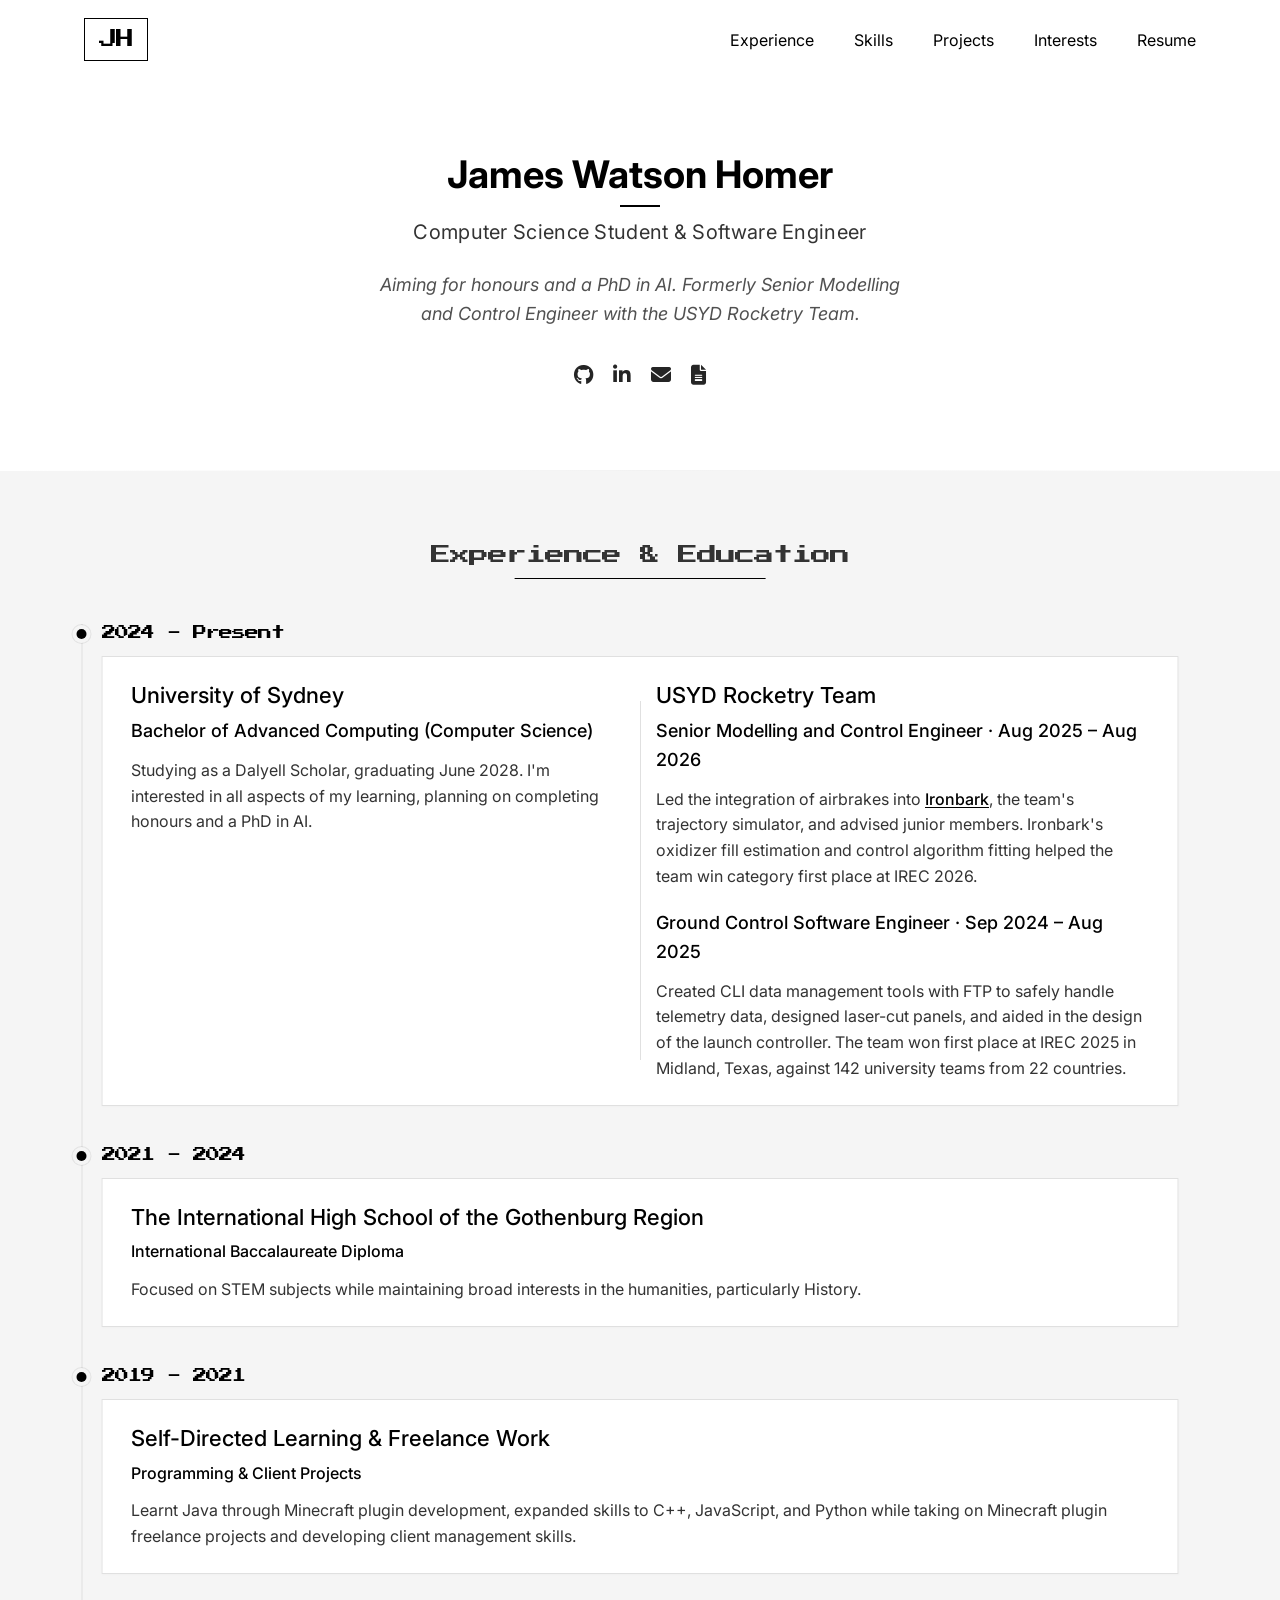
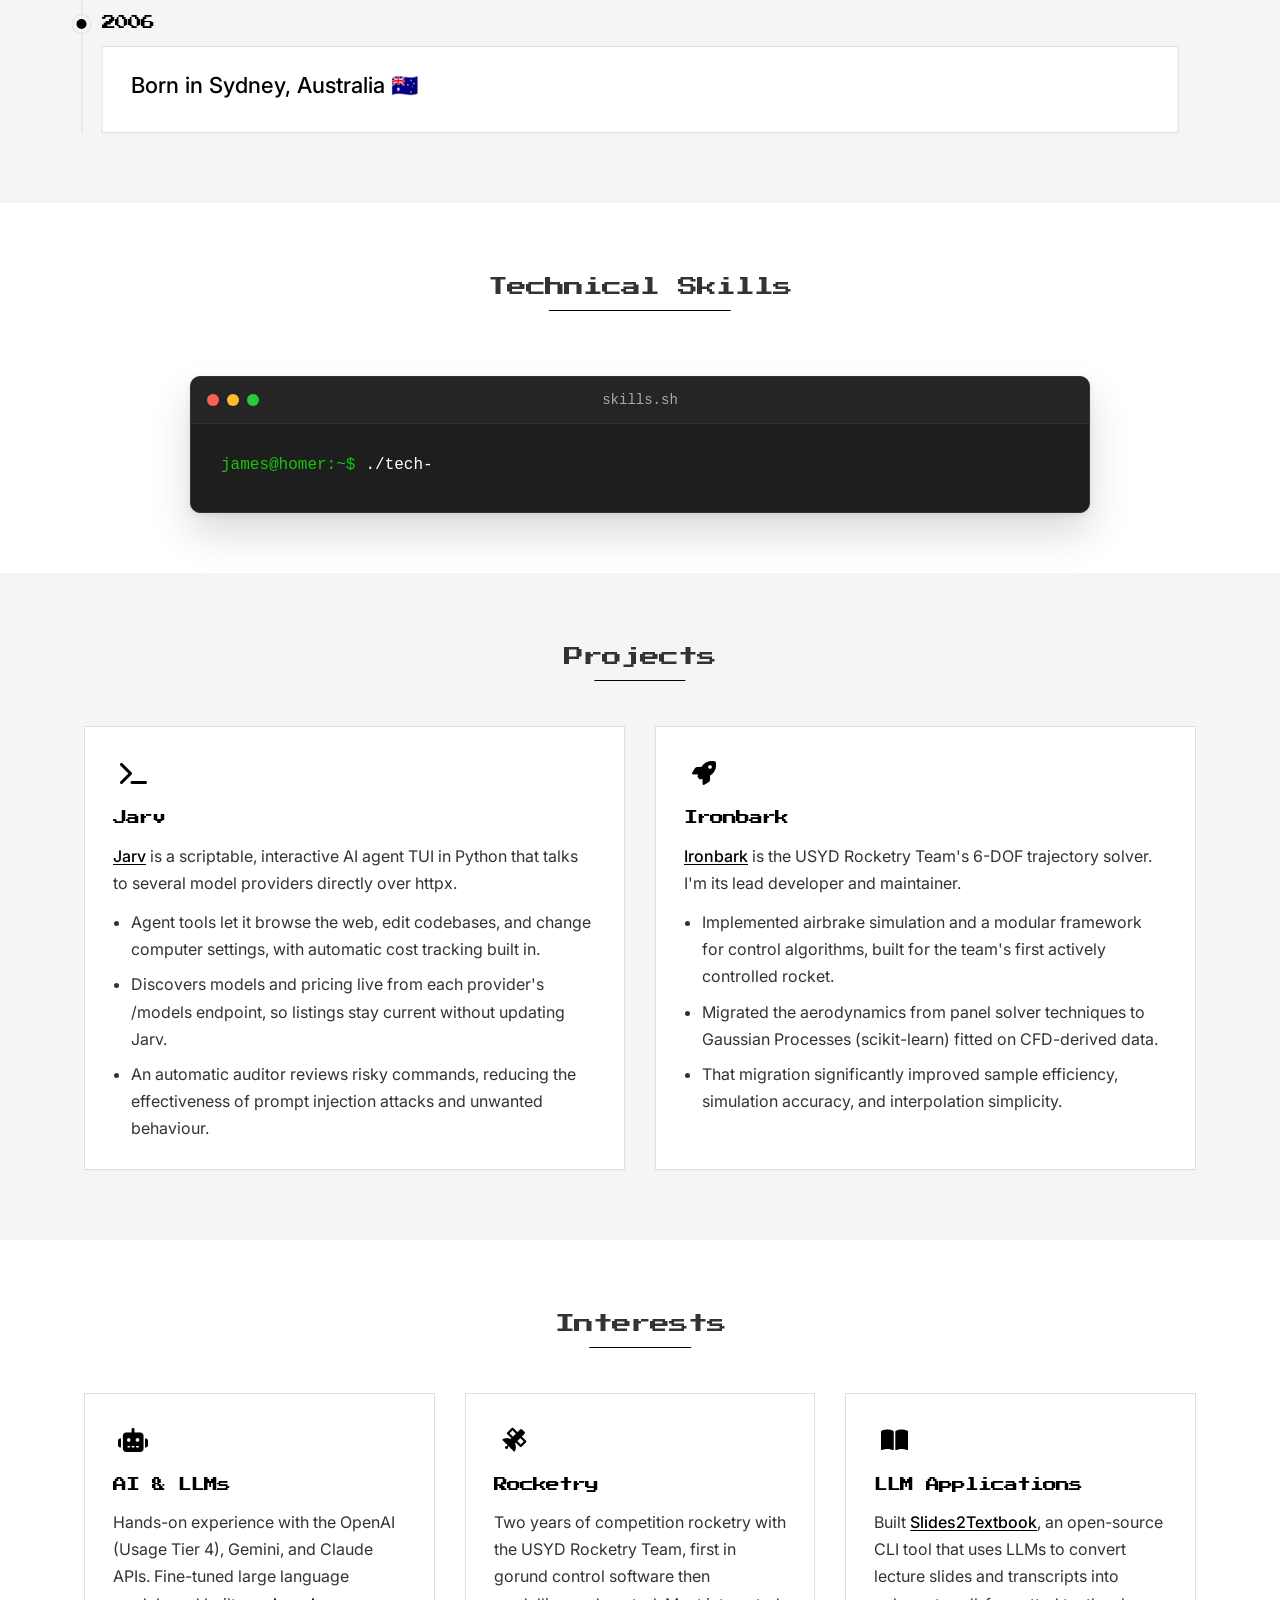
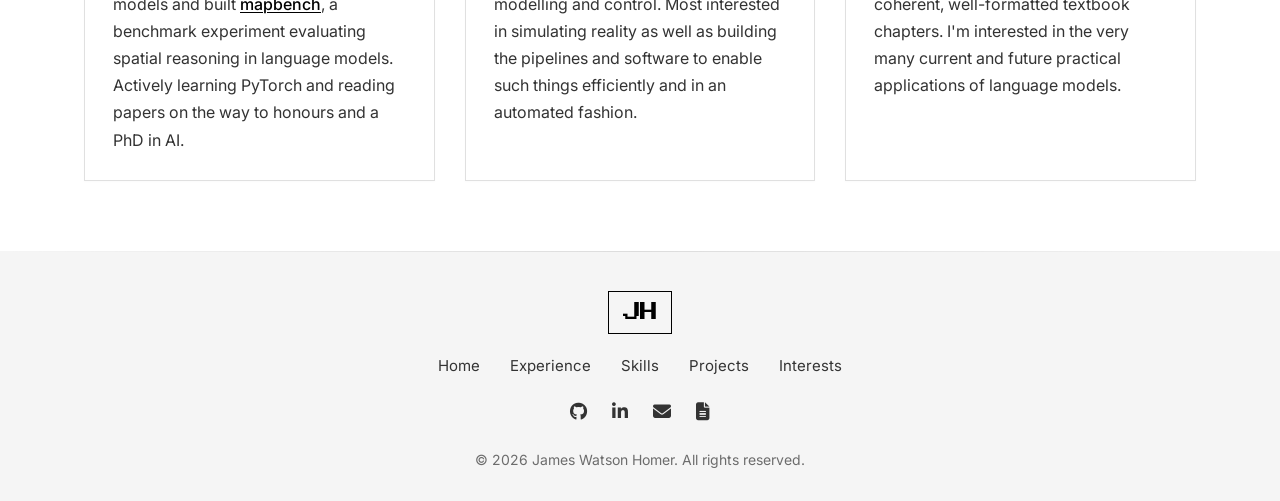
==== index.html @ 29d2658f "typo fix" ====
<!DOCTYPE html>
<html lang="en">
<head>
    <meta charset="UTF-8">
    <meta name="viewport" content="width=device-width, initial-scale=1.0">
    <meta name="description" content="James Watson Homer — Computer Science student at the University of Sydney and former Senior Modelling and Control Engineer with the USYD Rocketry Team. Aiming for honours and a PhD in AI. Building with Python, PyTorch, and scikit-learn.">
    <meta name="keywords" content="James Watson Homer, Software Engineer, AI, AI Research, LLMs, Rocketry, Python, PyTorch, scikit-learn, Gaussian Processes, Jarv, Ironbark, Computer Science, University of Sydney, Trajectory Simulation, Machine Learning">
    <link rel="stylesheet" href="assets/css/styles.css">
    <link rel="stylesheet" href="assets/css/terminal.css">
    <link rel="stylesheet" href="https://cdnjs.cloudflare.com/ajax/libs/font-awesome/6.4.0/css/all.min.css" integrity="sha512-iecdLmaskl7CVkqkXNQ/ZH/XLlvWZOJyj7Yy7tcenmpD1ypASozpmT/E0iPtmFIB46ZmdtAc9eNBvH0H/ZpiBw==" crossorigin="anonymous" referrerpolicy="no-referrer">
    <link href="https://fonts.googleapis.com/css2?family=Inter:wght@300;400;500;600;700&family=Press+Start+2P&display=swap" rel="stylesheet">
    <title>James Homer | Computer Science Student & Software Engineer</title>
    <link rel="icon" type="image/x-icon" href="favicon.ico">
</head>
<body>
    <nav class="navbar">
        <div class="container">
            <a href="#home" class="logo pixel-font">JH</a>
            <ul class="nav-links">
                <li><a href="#experience">Experience</a></li>
                <li><a href="#skills">Skills</a></li>
                <li><a href="#projects">Projects</a></li>
                <li><a href="#interests">Interests</a></li>
                <li><a href="assets/resume.pdf" target="_blank" rel="noopener noreferrer">Resume</a></li>
            </ul>
            <button class="menu-toggle" aria-label="Toggle navigation" aria-expanded="false">
                <span></span>
                <span></span>
                <span></span>
            </button>
        </div>
    </nav>

    <main>
    <section class="hero" id="home">
        <div class="container">
            <div class="hero-content">
                <h1 class="name-title">James Watson Homer</h1>
                <h2 class="role-title">Computer Science Student & Software Engineer</h2>
                <p class="tagline">Aiming for honours and a PhD in AI. Formerly Senior Modelling and Control Engineer with the USYD Rocketry Team.</p>

                <div class="social-links">
                    <a href="https://github.com/JamesWHomer" target="_blank" rel="noopener noreferrer" aria-label="GitHub"><i class="fa-brands fa-github"></i></a>
                    <a href="https://www.linkedin.com/in/jameswatsonhomer/" target="_blank" rel="noopener noreferrer" aria-label="LinkedIn"><i class="fa-brands fa-linkedin-in"></i></a>
                    <a href="mailto:jameswatsonhomer@gmail.com" aria-label="Email"><i class="fa-solid fa-envelope"></i></a>
                    <a href="assets/resume.pdf" target="_blank" rel="noopener noreferrer" aria-label="Resume (PDF)"><i class="fa-solid fa-file-lines"></i></a>
                </div>
            </div>
        </div>
    </section>

    <section id="experience" class="experience">
        <div class="container">
            <h2 class="section-title pixel-font">Experience & Education</h2>
            <div class="timeline">
                <div class="timeline-item fade-in">
                    <div class="timeline-dot"></div>
                    <div class="timeline-date pixel-font">2024 - Present</div>
                    <div class="timeline-content split-content">
                        <div class="timeline-split-item">
                            <h3>University of Sydney</h3>
                            <p class="timeline-position">Bachelor of Advanced Computing (Computer Science)</p>
                            <p>Studying as a Dalyell Scholar, graduating June 2028. I'm interested in all aspects of my learning, planning on completing honours and a PhD in AI.</p>
                        </div>
                        <div class="timeline-split-item">
                            <h3>USYD Rocketry Team</h3>
                            <p class="timeline-position">Senior Modelling and Control Engineer · Aug 2025 – Aug 2026</p>
                            <p>Led the integration of airbrakes into <a href="https://rocketry-eng.sydney.edu.au/ironbark/" target="_blank" rel="noopener noreferrer">Ironbark</a>, the team's trajectory simulator, and advised junior members. Ironbark's oxidizer fill estimation and control algorithm fitting helped the team win category first place at IREC 2026.</p>
                            <p class="timeline-position">Ground Control Software Engineer · Sep 2024 – Aug 2025</p>
                            <p>Created CLI data management tools with FTP to safely handle telemetry data, designed laser-cut panels, and aided in the design of the launch controller. The team won first place at IREC 2025 in Midland, Texas, against 142 university teams from 22 countries.</p>
                        </div>
                    </div>
                </div>

                <div class="timeline-item fade-in">
                    <div class="timeline-dot"></div>
                    <div class="timeline-date pixel-font">2021 - 2024</div>
                    <div class="timeline-content">
                        <h3>The International High School of the Gothenburg Region</h3>
                        <p class="timeline-position">International Baccalaureate Diploma</p>
                        <p>Focused on STEM subjects while maintaining broad interests in the humanities, particularly History.</p>
                    </div>
                </div>

                <div class="timeline-item fade-in">
                    <div class="timeline-dot"></div>
                    <div class="timeline-date pixel-font">2019 - 2021</div>
                    <div class="timeline-content">
                        <h3>Self-Directed Learning & Freelance Work</h3>
                        <p class="timeline-position">Programming & Client Projects</p>
                        <p>Learnt Java through Minecraft plugin development, expanded skills to C++, JavaScript, and Python while taking on Minecraft plugin freelance projects and developing client management skills.</p>
                    </div>
                </div>

                <div class="timeline-item fade-in">
                    <div class="timeline-dot"></div>
                    <div class="timeline-date pixel-font">2006</div>
                    <div class="timeline-content">
                        <h3>Born in Sydney, Australia 🇦🇺</h3>
                    </div>
                </div>
            </div>
        </div>
    </section>

    <section id="skills" class="skills">
        <div class="container">
            <h2 class="section-title pixel-font">Technical Skills</h2>
            
            <div class="terminal fade-in">
                <div class="terminal-header">
                    <div class="terminal-controls">
                        <span class="control"></span>
                        <span class="control"></span>
                        <span class="control"></span>
                    </div>
                    <div class="terminal-title">skills.sh</div>
                </div>
                
                <div class="terminal-body intro-playing">
                    <div id="intro-command" class="command-line" style="display:none">
                        <span class="prompt">james@homer:~$</span> 
                        <span class="command"></span>
                    </div>
                    
                    <div id="intro-output" class="output-analysis" style="display:none">
                        <div class="tech-stack-line">
                            <div class="tech-stack-label">Languages:</div>
                            <div class="tech-stack-items">
                                <span class="tech-item system">Python</span>
                                <span class="tech-item system">Java</span>
                                <span class="tech-item system">C</span>
                                <span class="tech-item system">R</span>
                                <span class="tech-item system">SQL</span>
                                <span class="tech-item system">Bash</span>
                            </div>
                        </div>
                        <div class="tech-stack-line">
                            <div class="tech-stack-label">Frameworks & Tools:</div>
                            <div class="tech-stack-items">
                                <span class="tech-item data">PyTorch</span>
                                <span class="tech-item data">scikit-learn</span>
                                <span class="tech-item data">NumPy</span>
                                <span class="tech-item data">Docker</span>
                                <span class="tech-item data">Git</span>
                                <span class="tech-item data">CI/CD</span>
                                <span class="tech-item data">Agile/Scrum</span>
                            </div>
                        </div>
                    </div>
                    
                    <div id="command-history"></div>
                    
                    <div class="interactive-line">
                        <span class="prompt">james@homer:~$</span>
                        <label for="terminal-input" class="sr-only">Terminal input</label>
                        <input type="text" id="terminal-input" class="interactive-input" spellcheck="false" autocomplete="off">
                        <span class="blink"></span>
                    </div>
                    
                    <div class="terminal-commands">
                        Try commands: help, about, ls, cd [section]
                    </div>
                </div>
            </div>
        </div>
    </section>

    <section id="projects" class="projects">
        <div class="container">
            <h2 class="section-title pixel-font">Projects</h2>
            <div class="projects-container">
                <div class="interest-card project-card fade-in">
                    <div class="interest-icon">
                        <i class="fas fa-terminal"></i>
                    </div>
                    <h3 class="pixel-font">Jarv</h3>
                    <p><a href="https://github.com/JamesWHomer/jarv" target="_blank" rel="noopener noreferrer">Jarv</a> is a scriptable, interactive AI agent TUI in Python that talks to several model providers directly over httpx.</p>
                    <ul>
                        <li>Agent tools let it browse the web, edit codebases, and change computer settings, with automatic cost tracking built in.</li>
                        <li>Discovers models and pricing live from each provider's /models endpoint, so listings stay current without updating Jarv.</li>
                        <li>An automatic auditor reviews risky commands, reducing the effectiveness of prompt injection attacks and unwanted behaviour.</li>
                    </ul>
                </div>

                <div class="interest-card project-card fade-in">
                    <div class="interest-icon">
                        <i class="fas fa-rocket"></i>
                    </div>
                    <h3 class="pixel-font">Ironbark</h3>
                    <p><a href="https://rocketry-eng.sydney.edu.au/ironbark/" target="_blank" rel="noopener noreferrer">Ironbark</a> is the USYD Rocketry Team's 6-DOF trajectory solver. I'm its lead developer and maintainer.</p>
                    <ul>
                        <li>Implemented airbrake simulation and a modular framework for control algorithms, built for the team's first actively controlled rocket.</li>
                        <li>Migrated the aerodynamics from panel solver techniques to Gaussian Processes (scikit-learn) fitted on CFD-derived data.</li>
                        <li>That migration significantly improved sample efficiency, simulation accuracy, and interpolation simplicity.</li>
                    </ul>
                </div>
            </div>
        </div>
    </section>

    <section id="interests" class="interests">
        <div class="container">
            <h2 class="section-title pixel-font">Interests</h2>
            <div class="interests-container">
                <div class="interest-card fade-in">
                    <div class="interest-icon">
                        <i class="fas fa-robot"></i>
                    </div>
                    <h3 class="pixel-font">AI & LLMs</h3>
                    <p>Hands-on experience with the OpenAI (Usage Tier 4), Gemini, and Claude APIs. Fine-tuned large language models and built <a href="https://github.com/JamesWHomer/mapbench" target="_blank" rel="noopener noreferrer">mapbench</a>, a benchmark experiment evaluating spatial reasoning in language models. Actively learning PyTorch and reading papers on the way to honours and a PhD in AI.</p>
                </div>
                
                <div class="interest-card fade-in">
                    <div class="interest-icon">
                        <i class="fas fa-satellite"></i>
                    </div>
                    <h3 class="pixel-font">Rocketry</h3>
                    <p>Two years of competition rocketry with the USYD Rocketry Team, first in gorund control software then modelling and control. Most interested in simulating reality as well as building the pipelines and software to enable such things efficiently and in an automated fashion.</p>
                </div>
                
                <div class="interest-card fade-in">
                    <div class="interest-icon">
                        <i class="fas fa-book-open"></i>
                    </div>
                    <h3 class="pixel-font">LLM Applications</h3>
                    <p>Built <a href="https://github.com/JamesWHomer/Slides2Textbook" target="_blank" rel="noopener noreferrer">Slides2Textbook</a>, an open-source CLI tool that uses LLMs to convert lecture slides and transcripts into coherent, well-formatted textbook chapters. I'm interested in the very many current and future practical applications of language models.</p>
                </div>
            </div>
        </div>
    </section>
    </main>

    <footer class="footer">
        <div class="container">
            <div class="footer-content">
                <div class="footer-logo">
                    <a href="#home" class="logo pixel-font">JH</a>
                </div>
                <div class="footer-links">
                    <a href="#home">Home</a>
                    <a href="#experience">Experience</a>
                    <a href="#skills">Skills</a>
                    <a href="#projects">Projects</a>
                    <a href="#interests">Interests</a>
                </div>
                <div class="footer-social">
                    <a href="https://github.com/JamesWHomer" target="_blank" rel="noopener noreferrer" aria-label="GitHub"><i class="fa-brands fa-github"></i></a>
                    <a href="https://www.linkedin.com/in/jameswatsonhomer/" target="_blank" rel="noopener noreferrer" aria-label="LinkedIn"><i class="fa-brands fa-linkedin-in"></i></a>
                    <a href="mailto:jameswatsonhomer@gmail.com" aria-label="Email"><i class="fa-solid fa-envelope"></i></a>
                    <a href="assets/resume.pdf" target="_blank" rel="noopener noreferrer" aria-label="Resume (PDF)"><i class="fa-solid fa-file-lines"></i></a>
                </div>
                <div class="footer-copyright">
                    <p>© <span id="copyright-year"></span> James Watson Homer. All rights reserved.</p>
                </div>
            </div>
        </div>
    </footer>

    <!-- JavaScript Files -->
    <script src="assets/js/main.js"></script>
    <script src="assets/js/terminal.js"></script>
</body>
</html>
---- assets/css/styles.css ----
/* Base Styles and Reset */
:root {
    --primary-color: #000000;
    --primary-light: #333333;
    --dark-color: #000000;
    --light-color: #ffffff;
    --text-color: #333333;
    --border-color: #e0e0e0;
    --card-bg: #ffffff;
    --section-bg: #f5f5f5;
    --timeline-line: #e0e0e0;
    --timeline-dot: #000000;
    --navbar-bg: rgba(255, 255, 255, 0.9);
}

* {
    margin: 0;
    padding: 0;
    box-sizing: border-box;
}

::selection {
    background-color: #111111;
    color: #ffffff;
}

:focus-visible {
    outline: 2px solid var(--primary-color);
    outline-offset: 3px;
    border-radius: 2px;
}

html {
    scroll-behavior: smooth;
    font-size: 16px;
}

body {
    font-family: 'Inter', -apple-system, BlinkMacSystemFont, sans-serif;
    color: var(--text-color);
    line-height: 1.6;
    background-color: var(--light-color);
    overflow-x: hidden;
    font-size: 1.1rem;
    scrollbar-width: thin;
    scrollbar-color: #cccccc #f5f5f5;
}

body::-webkit-scrollbar {
    width: 6px;
}

body::-webkit-scrollbar-track {
    background: #f5f5f5;
}

body::-webkit-scrollbar-thumb {
    background-color: #cccccc;
    border-radius: 3px;
}

.container {
    width: 90%;
    max-width: 1200px;
    margin: 0 auto;
    padding: 0 20px;
}

a {
    text-decoration: none;
    color: var(--primary-color);
    transition: all 0.3s ease;
}

a:hover {
    color: var(--primary-light);
}

h1, h2, h3, h4 {
    font-family: 'Inter', sans-serif;
    font-weight: 500;
    line-height: 1.3;
}

.pixel-font {
    font-family: 'Press Start 2P', cursive;
    font-size: 14px;
    letter-spacing: -1px;
    line-height: 1.4;
}

img {
    max-width: 100%;
}

.sr-only {
    position: absolute;
    width: 1px;
    height: 1px;
    padding: 0;
    margin: -1px;
    overflow: hidden;
    clip: rect(0, 0, 0, 0);
    white-space: nowrap;
    border: 0;
}

/* Navbar */
.navbar {
    position: fixed;
    top: 0;
    left: 0;
    right: 0;
    background-color: var(--navbar-bg);
    backdrop-filter: blur(10px);
    z-index: 1000;
    padding: 18px 0;
    transition: box-shadow 0.3s ease, border-color 0.3s ease;
    border-bottom: 1px solid transparent;
}

.navbar.scrolled {
    border-bottom-color: rgba(0, 0, 0, 0.06);
    box-shadow: 0 4px 20px rgba(0, 0, 0, 0.04);
}

.navbar .container {
    display: flex;
    justify-content: space-between;
    align-items: center;
}

.logo {
    display: inline-block;
    font-size: 18px;
    color: var(--primary-color);
    padding: 8px 14px;
    border: 1px solid var(--primary-color);
    transition: transform 0.3s ease, background-color 0.3s ease, color 0.3s ease;
    text-decoration: none;
}

.logo:hover {
    transform: translateY(-3px);
    background-color: var(--primary-color);
    color: var(--light-color);
}

.nav-links {
    display: flex;
    list-style: none;
}

.nav-links li {
    margin-left: 40px;
}

.nav-links a {
    font-family: 'Inter', sans-serif;
    font-weight: 400;
    font-size: 16px;
    color: var(--dark-color);
    position: relative;
}

.nav-links a:after {
    content: '';
    position: absolute;
    width: 0;
    height: 1px;
    bottom: -5px;
    left: 0;
    background-color: var(--primary-color);
    transition: width 0.3s;
}

.nav-links a:hover:after, .nav-links a.active:after {
    width: 100%;
}

/* Mobile Menu Toggle */
.menu-toggle {
    display: none;
    background: none;
    border: none;
    cursor: pointer;
    padding: 8px;
    z-index: 1001;
}

.menu-toggle span {
    display: block;
    width: 22px;
    height: 2px;
    background-color: var(--primary-color);
    transition: transform 0.3s ease, opacity 0.3s ease;
}

.menu-toggle span + span {
    margin-top: 5px;
}

.menu-toggle.active span:nth-child(1) {
    transform: translateY(7px) rotate(45deg);
}

.menu-toggle.active span:nth-child(2) {
    opacity: 0;
}

.menu-toggle.active span:nth-child(3) {
    transform: translateY(-7px) rotate(-45deg);
}

/* Hero Section - Centered Design */
.hero {
    padding: 150px 0 80px;
    background-color: var(--light-color);
    display: flex;
    align-items: center;
    position: relative;
    text-align: center;
}

.hero::after {
    content: '';
    position: absolute;
    bottom: 0;
    left: 0;
    width: 100%;
    height: 1px;
    background: linear-gradient(to right, transparent, rgba(0,0,0,0.05), transparent);
}

.hero-content {
    max-width: 800px;
    margin: 0 auto;
}

.name-title {
    font-size: 38px;
    font-weight: 700;
    color: var(--dark-color);
    margin-bottom: 12px;
    position: relative;
    padding-bottom: 8px;
    display: inline-block;
}

.name-title::after {
    content: '';
    position: absolute;
    width: 40px;
    height: 2px;
    background-color: var(--dark-color);
    left: 50%;
    transform: translateX(-50%);
    bottom: 0;
}

.role-title {
    font-size: 20px;
    font-weight: 400;
    color: var(--text-color);
    margin-bottom: 26px;
    letter-spacing: 0.3px;
}

.tagline {
    font-size: 18px;
    font-style: italic;
    color: var(--text-color);
    margin-bottom: 30px;
    max-width: 550px;
    line-height: 1.6;
    opacity: 0.85;
    margin-left: auto;
    margin-right: auto;
}

.social-links {
    display: flex;
    gap: 20px;
    justify-content: center;
}

.social-links a {
    color: var(--dark-color);
    font-size: 20px;
    transition: color 0.2s ease, transform 0.2s ease, opacity 0.2s ease;
    opacity: 0.85;
}

.social-links a:hover {
    color: var(--primary-color);
    transform: translateY(-3px);
    opacity: 1;
}

/* Fade-in Animation */
.fade-in {
    opacity: 0;
    transform: translateY(20px);
    transition: opacity 0.6s ease-out, transform 0.6s ease-out;
}

.fade-in.visible {
    opacity: 1;
    transform: translateY(0);
}

/* Section Styles */
section, .hero {
    scroll-margin-top: 80px;
}

section {
    padding: 70px 0;
    --current-bg: var(--light-color);
}

section:nth-child(even) {
    background-color: var(--section-bg);
    --current-bg: var(--section-bg);
}

.section-title {
    text-align: center;
    font-size: 20px;
    margin-bottom: 45px;
    position: relative;
    display: inline-block;
    left: 50%;
    transform: translateX(-50%);
    padding-bottom: 10px;
}

.section-title:after {
    content: '';
    position: absolute;
    width: 60%;
    height: 1px;
    background-color: var(--primary-color);
    bottom: 0;
    left: 50%;
    transform: translateX(-50%);
}

/* Experience Section */
.timeline {
    --line-offset: 15px;
    --content-gap: 20px;
    position: relative;
    padding-left: calc(var(--line-offset) + var(--content-gap));
    transform: translateX(calc(-0.5 * (var(--line-offset) + var(--content-gap))));
}

.timeline:before {
    content: '';
    position: absolute;
    left: var(--line-offset);
    top: 0;
    height: 100%;
    width: 1px;
    background-color: var(--timeline-line);
}

.timeline-item {
    position: relative;
    margin-bottom: 40px;
}

.timeline-item:last-child {
    margin-bottom: 0;
}

.timeline-dot {
    position: absolute;
    left: calc(-1 * var(--content-gap));
    top: 5px;
    width: 10px;
    height: 10px;
    border-radius: 50%;
    background-color: var(--timeline-dot);
    transform: translateX(-50%);
    box-shadow: 0 0 0 4px var(--current-bg, var(--light-color)), 0 0 0 5px rgba(0, 0, 0, 0.08);
}

.timeline-date {
    font-size: 14px;
    color: var(--primary-color);
    margin-bottom: 12px;
}

.timeline-content {
    background-color: var(--card-bg);
    padding: 24px 28px;
    border-radius: 0;
    border: 1px solid var(--border-color);
    box-shadow: 0 1px 2px rgba(0, 0, 0, 0.02);
    transition: transform 0.3s ease, box-shadow 0.3s ease, border-color 0.3s ease;
}

.timeline-content:hover {
    transform: translateY(-2px);
    box-shadow: 0 8px 24px rgba(0, 0, 0, 0.06);
    border-color: #d0d0d0;
}

.timeline-content h3 {
    font-size: 22px;
    margin-bottom: 8px;
    color: var(--dark-color);
}

.timeline-position {
    font-family: 'Inter', sans-serif;
    font-size: 18px;
    font-weight: 500;
    color: var(--primary-color);
    margin-bottom: 12px;
}

.timeline-content p {
    font-size: 16px;
}

.timeline-content a,
.timeline-split-item a {
    text-decoration: underline;
    text-underline-offset: 2px;
    font-weight: 500;
}

.timeline-content a:hover,
.timeline-split-item a:hover {
    opacity: 0.7;
}

/* Technical Skills Section - Refined Terminal */
.skills {
    padding-bottom: 60px;
}

@media (max-width: 768px) {
    .analysis-line {
        flex-direction: column;
        margin-bottom: 16px;
    }
    
    .skill-level {
        margin-bottom: 4px;
    }
}

@media (max-width: 480px) {
    .hero {
        padding: 115px 0 45px;
    }
}

/* Interests Section */
.interests-container {
    display: grid;
    grid-template-columns: repeat(3, 1fr);
    gap: 30px;
}

.interest-card {
    background-color: var(--card-bg);
    padding: 26px 28px;
    border-radius: 0;
    border: 1px solid var(--border-color);
    box-shadow: 0 1px 2px rgba(0, 0, 0, 0.02);
    transition: transform 0.3s ease, box-shadow 0.3s ease, border-color 0.3s ease;
}

.interest-card:hover {
    transform: translateY(-5px);
    box-shadow: 0 12px 28px rgba(0, 0, 0, 0.08);
    border-color: #d0d0d0;
}

.interest-icon {
    transition: transform 0.4s ease;
}

.interest-card:hover .interest-icon {
    transform: translateY(-2px) scale(1.05);
}

.interest-icon {
    width: 40px;
    height: 40px;
    display: flex;
    align-items: center;
    justify-content: center;
    margin-bottom: 16px;
    color: var(--primary-color);
}

.interest-icon i {
    font-size: 24px;
}

.interest-card h3 {
    font-family: 'Press Start 2P', cursive;
    font-size: 14px;
    margin-bottom: 14px;
    color: var(--dark-color);
}

.interest-card p {
    font-family: 'Inter', sans-serif;
    color: var(--text-color);
    line-height: 1.7;
    font-size: 16px;
}

.interest-card a {
    text-decoration: underline;
    text-underline-offset: 2px;
    font-weight: 500;
}

.interest-card a:hover {
    opacity: 0.7;
}

/* Projects Section - reuses .interest-card styling */
.projects-container {
    display: grid;
    grid-template-columns: repeat(2, 1fr);
    gap: 30px;
}

.project-card ul {
    padding-left: 18px;
    margin-top: 12px;
}

.project-card li {
    font-family: 'Inter', sans-serif;
    color: var(--text-color);
    font-size: 16px;
    line-height: 1.7;
    margin-bottom: 8px;
}

.project-card li:last-child {
    margin-bottom: 0;
}

/* Footer - Modern Redesign */
.footer {
    background-color: var(--section-bg);
    padding: 40px 0 30px;
    position: relative;
}

.footer::before {
    content: '';
    position: absolute;
    top: 0;
    left: 0;
    width: 100%;
    height: 1px;
    background: linear-gradient(to right, transparent, rgba(0,0,0,0.1), transparent);
}

.footer-content {
    display: flex;
    flex-direction: column;
    align-items: center;
    text-align: center;
}

.footer-logo {
    margin-bottom: 20px;
}

.logo-text {
    font-size: 18px;
    color: var(--primary-color);
    padding: 8px 14px;
    border: 1px solid var(--primary-color);
}

.footer-links {
    display: flex;
    gap: 30px;
    margin-bottom: 20px;
}

.footer-links a {
    color: var(--text-color);
    font-size: 15px;
    transition: color 0.2s ease;
    position: relative;
}

.footer-links a:hover {
    color: var(--primary-color);
}

.footer-links a::after {
    content: '';
    position: absolute;
    width: 0;
    height: 1px;
    bottom: -4px;
    left: 0;
    background-color: var(--primary-color);
    transition: width 0.3s;
}

.footer-links a:hover::after {
    width: 100%;
}

.footer-social {
    display: flex;
    gap: 25px;
    margin-bottom: 22px;
}

.footer-social a {
    color: var(--text-color);
    font-size: 18px;
    transition: all 0.3s ease;
}

.footer-social a:hover {
    color: var(--primary-color);
    transform: translateY(-3px);
}

.footer-copyright {
    color: var(--text-color);
    opacity: 0.7;
    font-size: 14px;
}

@media (max-width: 768px) {
    .footer {
        padding: 35px 0 25px;
    }
    
    .footer-links {
        flex-wrap: wrap;
        justify-content: center;
        gap: 20px 30px;
    }
}

@media (max-width: 480px) {
    .footer-links {
        gap: 15px 25px;
    }
    
    .footer-social {
        gap: 20px;
    }
}

/* Media Queries */
@media (max-width: 992px) {
    .hero-content {
        flex-direction: column;
        text-align: center;
        gap: 50px;
    }
    
    .tagline {
        border-left: none;
        padding-left: 0;
    }
    
    .social-links {
        justify-content: center;
    }
    
    .skills-grid {
        grid-template-columns: 1fr;
    }
    
    .interests-container {
        grid-template-columns: repeat(3, 1fr);
    }
}

@media (max-width: 768px) {
    .navbar {
        padding: 15px 0;
    }

    .menu-toggle {
        display: block;
    }

    .nav-links {
        display: none;
        position: absolute;
        top: 100%;
        left: 0;
        right: 0;
        flex-direction: column;
        background-color: var(--navbar-bg);
        backdrop-filter: blur(10px);
        padding: 20px 0;
        border-top: 1px solid var(--border-color);
        box-shadow: 0 4px 12px rgba(0, 0, 0, 0.05);
    }

    .nav-links.active {
        display: flex;
    }

    .nav-links li {
        margin: 0;
        text-align: center;
    }

    .nav-links a {
        display: block;
        padding: 12px 20px;
    }

    .nav-links a:after {
        display: none;
    }
    
    .hero {
        padding: 130px 0 65px;
    }
    
    .name-title {
        font-size: 32px;
    }
    
    .role-title {
        font-size: 18px;
    }
    
    .tagline {
        font-size: 16px;
    }
    
    section {
        padding: 55px 0;
    }
    
    .timeline {
        --line-offset: 12px;
        --content-gap: 16px;
    }
    
    .timeline-content {
        padding: 20px 22px;
    }

    .interests-container,
    .projects-container {
        grid-template-columns: 1fr;
    }
}

@media (max-width: 480px) {
    .name-title {
        font-size: 30px;
    }
    
    .role-title {
        font-size: 18px;
    }
    
    .section-title {
        font-size: 18px;
        margin-bottom: 35px;
    }
    
    .timeline-date {
        font-size: 12px;
    }
    
    .timeline-content h3 {
        font-size: 18px;
    }
    
    footer .container {
        flex-direction: column;
    }
}

/* Split timeline content for side-by-side entries */
.split-content {
    display: flex;
    gap: 32px;
    position: relative;
}

.split-content::after {
    content: '';
    position: absolute;
    width: 1px;
    height: 80%;
    background-color: var(--border-color);
    left: 50%;
    top: 10%;
    transform: translateX(-50%);
}

.timeline-split-item {
    flex: 1;
    min-width: 0; /* Ensures proper flexbox behavior */
}

/* Match exact styles from the regular timeline items */
.timeline-split-item h3 {
    font-size: 22px;
    margin-bottom: 8px;
    color: var(--dark-color);
    font-weight: 500;
}

.timeline-split-item .timeline-position {
    font-family: 'Inter', sans-serif;
    font-size: 18px;
    font-weight: 500;
    color: var(--primary-color);
    margin-bottom: 12px;
}

.timeline-split-item p:not(.timeline-position) {
    font-size: 16px;
}

/* Second and subsequent roles stacked in one split column */
.timeline-split-item p + .timeline-position {
    margin-top: 20px;
}

/* Make the split layout responsive */
@media (max-width: 768px) {
    .split-content {
        flex-direction: column;
        gap: 30px;
    }
    
    .split-content::after {
        display: none;
    }

    .timeline-split-item:first-child {
        position: relative;
        margin-bottom: 10px;
        padding-bottom: 20px;
    }

    .timeline-split-item:first-child::after {
        content: '';
        position: absolute;
        bottom: -5px;
        left: 10%;
        width: 80%;
        height: 1px;
        background-color: var(--border-color);
    }
}

@media (max-width: 480px) {
    .timeline-split-item h3 {
        font-size: 18px;
    }
}

@media (prefers-reduced-motion: reduce) {
    html {
        scroll-behavior: auto;
    }

    *,
    *::before,
    *::after {
        animation-duration: 0.01ms !important;
        animation-iteration-count: 1 !important;
        scroll-behavior: auto !important;
        transition-duration: 0.01ms !important;
    }

    .fade-in,
    .fade-in.visible,
    .logo:hover,
    .social-links a:hover,
    .timeline-content:hover,
    .interest-card:hover,
    .interest-card:hover .interest-icon,
    .footer-social a:hover {
        transform: none;
    }
}
---- assets/css/terminal.css ----
/* Terminal Styles */
.terminal {
    background-color: #1E1E1E;
    border-radius: 10px;
    overflow: hidden;
    box-shadow: 0 20px 40px rgba(0, 0, 0, 0.15), 0 2px 6px rgba(0, 0, 0, 0.08);
    font-family: 'JetBrains Mono', 'Fira Code', 'Courier New', monospace;
    margin: 20px auto 0;
    max-width: 900px;
    border: 1px solid #333333;
    transition: box-shadow 0.4s ease, transform 0.4s ease;
}

.terminal:hover {
    box-shadow: 0 24px 48px rgba(0, 0, 0, 0.2), 0 4px 8px rgba(0, 0, 0, 0.1);
    transform: translateY(-2px);
}

.terminal-header {
    background-color: #252525;
    padding: 12px 16px;
    display: flex;
    align-items: center;
    border-bottom: 1px solid #333333;
}

.terminal-header::after {
    content: '';
    display: flex;
    gap: 8px;
    margin-left: 18px;
    width: calc(3 * 12px + 2 * 8px);
}

.terminal-controls {
    display: flex;
    gap: 8px;
    margin-right: 18px;
}

.control {
    width: 12px;
    height: 12px;
    border-radius: 50%;
    transition: opacity 0.2s ease;
}

.control:nth-child(1) {
    background-color: #FF5F56;
}

.control:nth-child(2) {
    background-color: #FFBD2E;
}

.control:nth-child(3) {
    background-color: #27C93F;
}

.terminal:hover .control {
    opacity: 1;
}

.terminal-title {
    color: #AAAAAA;
    font-size: 14px;
    flex: 1;
    text-align: center;
    font-weight: 300;
}

.terminal-body {
    padding: 30px;
    color: #FFFFFF;
    font-size: 16px;
    line-height: 1.6;
    position: relative;
    cursor: text;
}

.terminal-body.intro-playing .interactive-line,
.terminal-body.intro-playing .terminal-commands {
    display: none;
}

.terminal-body.focused {
    outline: 1px solid rgba(255, 255, 255, 0.3);
}

.interactive-line {
    display: flex;
    position: relative;
    align-items: center;
    height: 24px;
    margin-bottom: 10px;
}

.prompt {
    color: #16C60C;
    margin-right: 10px;
    font-weight: 500;
    font-family: 'JetBrains Mono', 'Fira Code', 'Courier New', monospace;
}

.interactive-input {
    background: transparent;
    border: none;
    color: #FFFFFF;
    font-family: 'JetBrains Mono', 'Fira Code', 'Courier New', monospace;
    font-size: 16px;
    caret-color: transparent;
    flex: 1;
    padding: 0;
    line-height: 24px;
    height: 24px;
}

.interactive-input:focus {
    outline: none;
}

.terminal-commands {
    margin-top: 8px;
    color: #CCCCCC;
    font-size: 14px;
    font-style: italic;
}

.command-output {
    white-space: pre-wrap;
    color: #A5E075;
    margin-top: 8px;
    margin-bottom: 16px;
    font-size: 15px;
    line-height: 1.4;
}

.error-output {
    white-space: pre-wrap;
    color: #FF6B6B;
    margin-top: 8px;
    margin-bottom: 16px;
    font-size: 15px;
    line-height: 1.4;
}

.command-output a {
    color: #6CB6FF;
    text-decoration: underline;
    text-decoration-color: rgba(108, 182, 255, 0.4);
    text-underline-offset: 2px;
}

.command-output a:hover {
    color: #9DD0FF;
    text-decoration-color: rgba(108, 182, 255, 0.8);
}

.command-line {
    margin-bottom: 4px;
    display: flex;
    align-items: center;
    height: 24px;
}

.command {
    color: #FFFFFF;
}

.output-analysis {
    margin-bottom: 24px;
    padding-left: 15px;
    border-left: 1px solid #444444;
    line-height: 1.8;
}


.tech-stack-line {
    margin-bottom: 8px;
    font-size: 16px;
}

.tech-stack-label {
    color: #FFFFFF;
    font-weight: 500;
    margin-bottom: 8px;
    display: inline-block;
    min-width: 150px;
}

.tech-stack-items {
    display: flex;
    flex-wrap: wrap;
    gap: 8px;
    margin-bottom: 5px;
}

.tech-item {
    padding: 4px 10px;
    border-radius: 3px;
    font-size: 14px;
    transition: transform 0.2s ease, box-shadow 0.2s ease, background-color 0.2s ease;
    border: 1px solid rgba(255, 255, 255, 0.1);
}

.tech-item:hover {
    transform: translateY(-2px);
    box-shadow: 0 4px 10px rgba(0, 0, 0, 0.25);
}

.tech-item.system:hover {
    background-color: rgba(255, 107, 107, 0.18);
}

.tech-item.data:hover {
    background-color: rgba(70, 209, 190, 0.18);
}

.tech-item.web:hover {
    background-color: rgba(83, 82, 237, 0.18);
}

.tech-item.workflow:hover {
    background-color: rgba(254, 202, 87, 0.18);
}

.tech-item.system {
    background-color: rgba(255, 107, 107, 0.1);
    border-left: 3px solid #FF6B6B;
}

.tech-item.data {
    background-color: rgba(70, 209, 190, 0.1);
    border-left: 3px solid #46D1BE;
}

.tech-item.web {
    background-color: rgba(83, 82, 237, 0.1);
    border-left: 3px solid #5352ED;
}

.tech-item.workflow {
    background-color: rgba(254, 202, 87, 0.1);
    border-left: 3px solid #FECA57;
}

.blink {
    display: inline-block;
    width: 10px;
    height: 17px;
    background-color: #FFFFFF;
    animation: blink 1.2s step-end infinite;
    position: absolute;
    top: 3px;
    left: 0;
    z-index: 5;
}

@keyframes blink {
    0%, 100% {
        opacity: 1;
    }
    50% {
        opacity: 0;
    }
}

@media (max-width: 768px) {
    .terminal-body {
        padding: 20px;
    }
}

@media (max-width: 480px) {
    .terminal {
        margin-top: 30px;
    }
    
    .terminal-body {
        padding: 16px;
        font-size: 14px;
    }

    .interactive-input {
        font-size: 14px;
    }

    .command-output,
    .error-output {
        font-size: 14px;
    }

    .tech-stack-line {
        font-size: 14px;
    }
}

@media (prefers-reduced-motion: reduce) {
    .terminal:hover,
    .tech-item:hover {
        transform: none;
    }

    .blink {
        animation: none;
    }
}
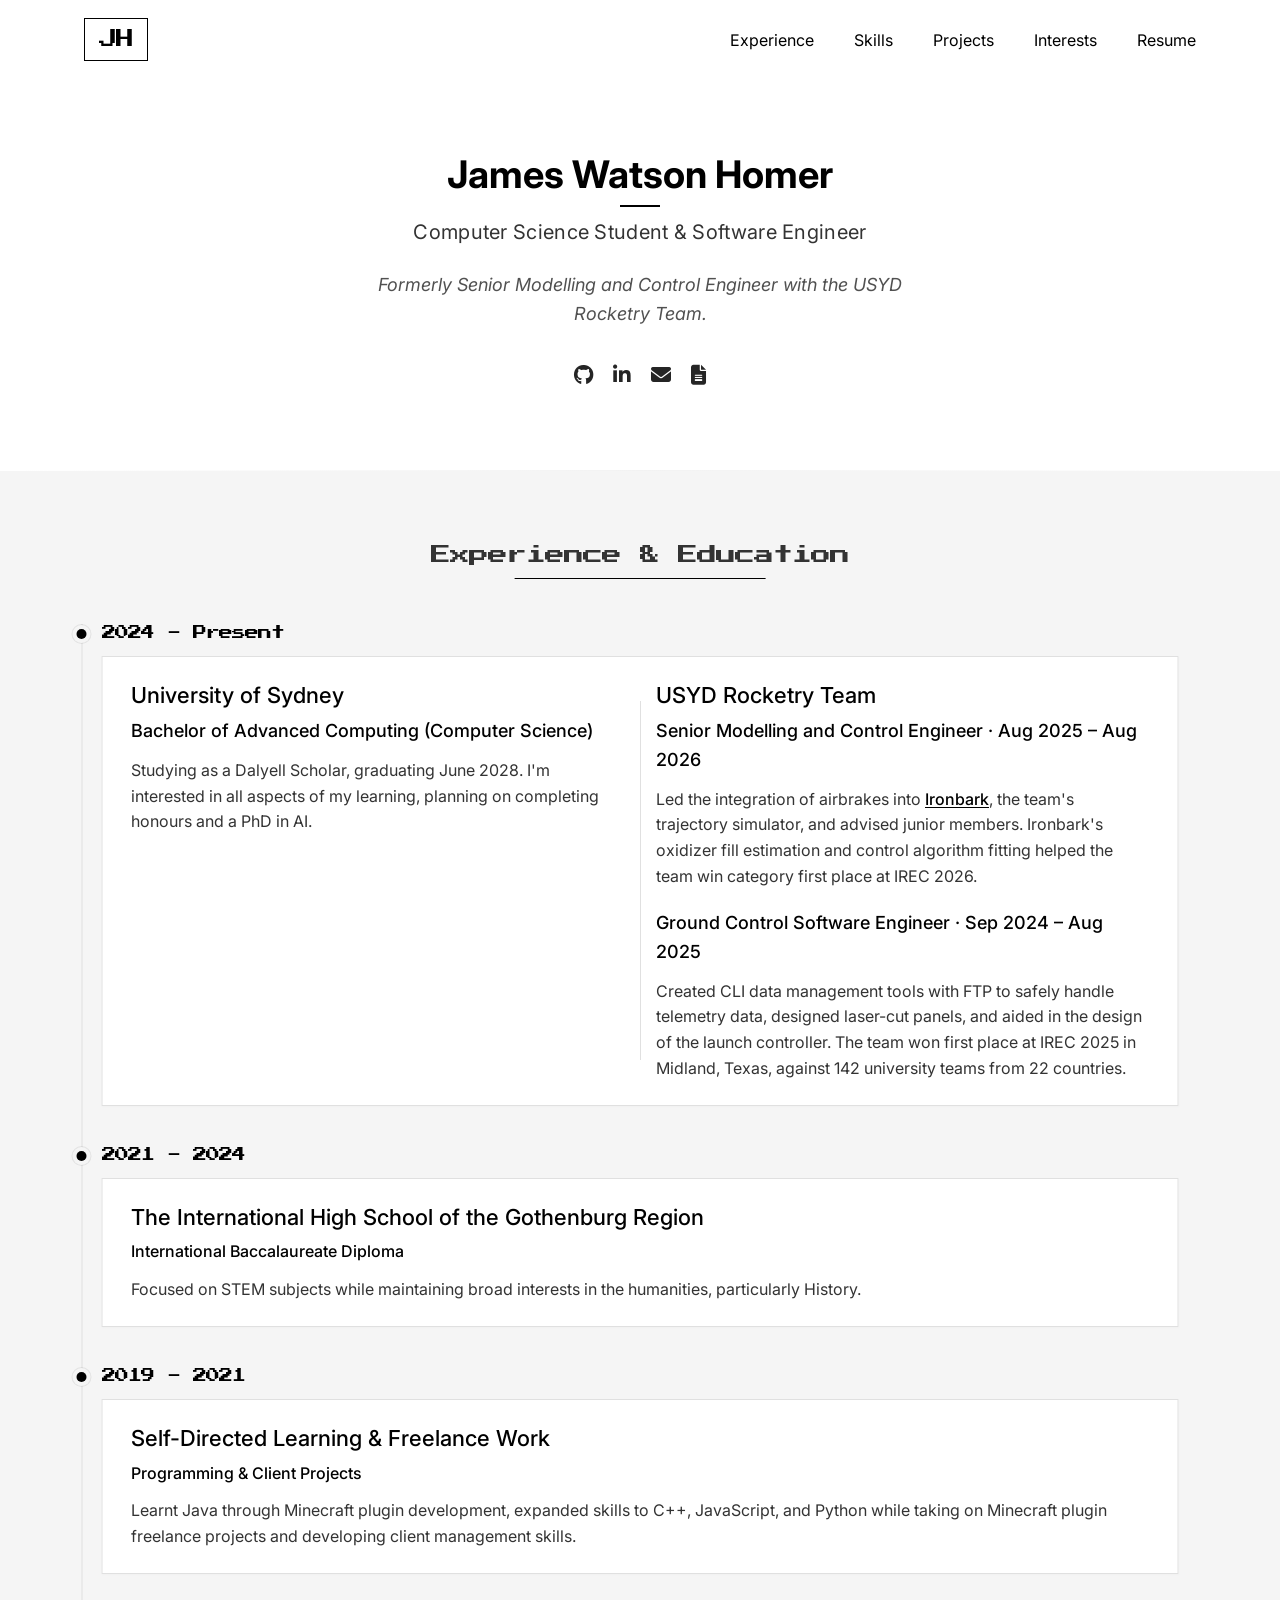
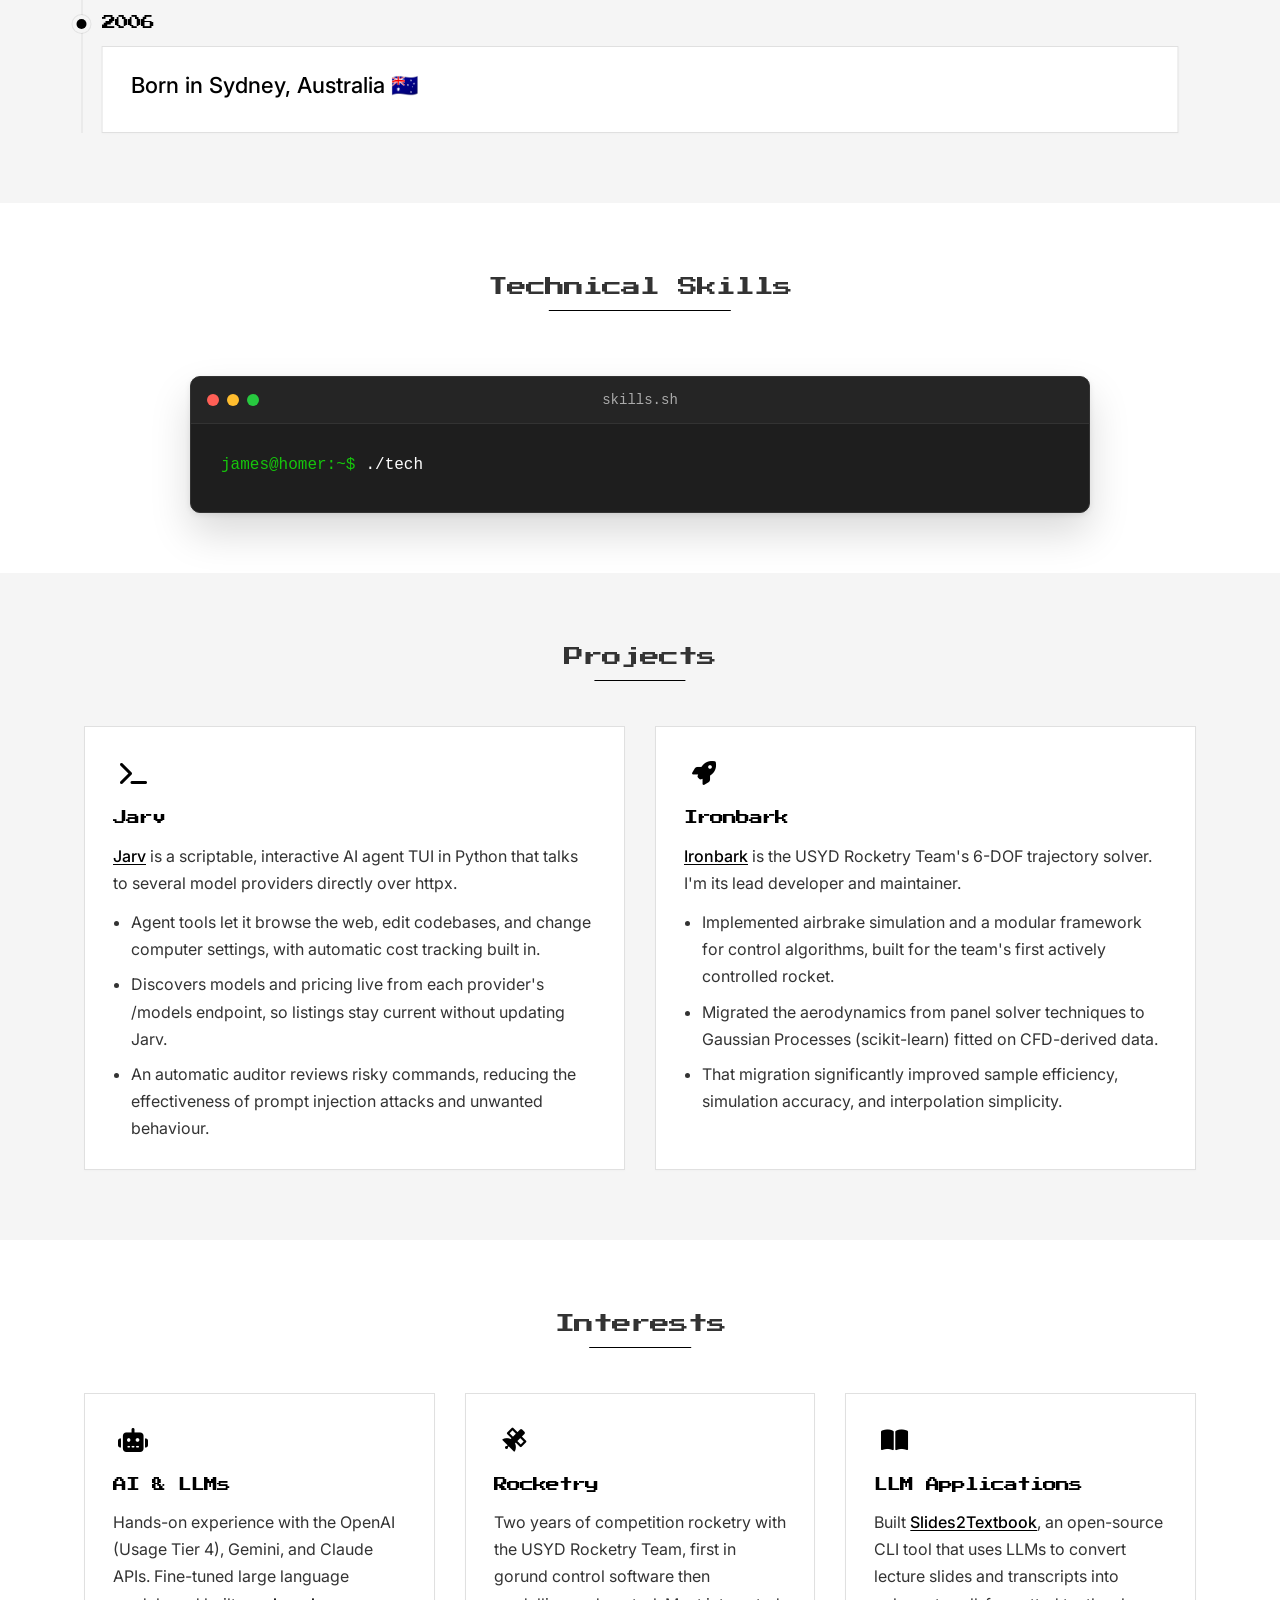
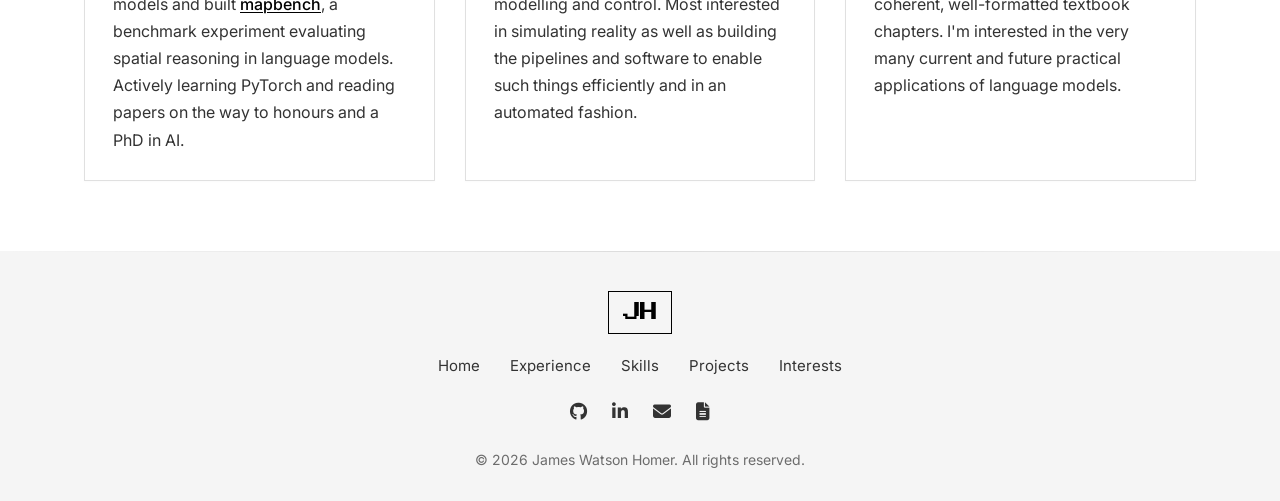
==== commit c8363186: "Simplify homepage tagline" ====
--- a/index.html
+++ b/index.html
@@ -37,7 +37,7 @@
             <div class="hero-content">
                 <h1 class="name-title">James Watson Homer</h1>
                 <h2 class="role-title">Computer Science Student & Software Engineer</h2>
-                <p class="tagline">Aiming for honours and a PhD in AI. Formerly Senior Modelling and Control Engineer with the USYD Rocketry Team.</p>
+                <p class="tagline">Formerly Senior Modelling and Control Engineer with the USYD Rocketry Team.</p>
 
                 <div class="social-links">
                     <a href="https://github.com/JamesWHomer" target="_blank" rel="noopener noreferrer" aria-label="GitHub"><i class="fa-brands fa-github"></i></a>
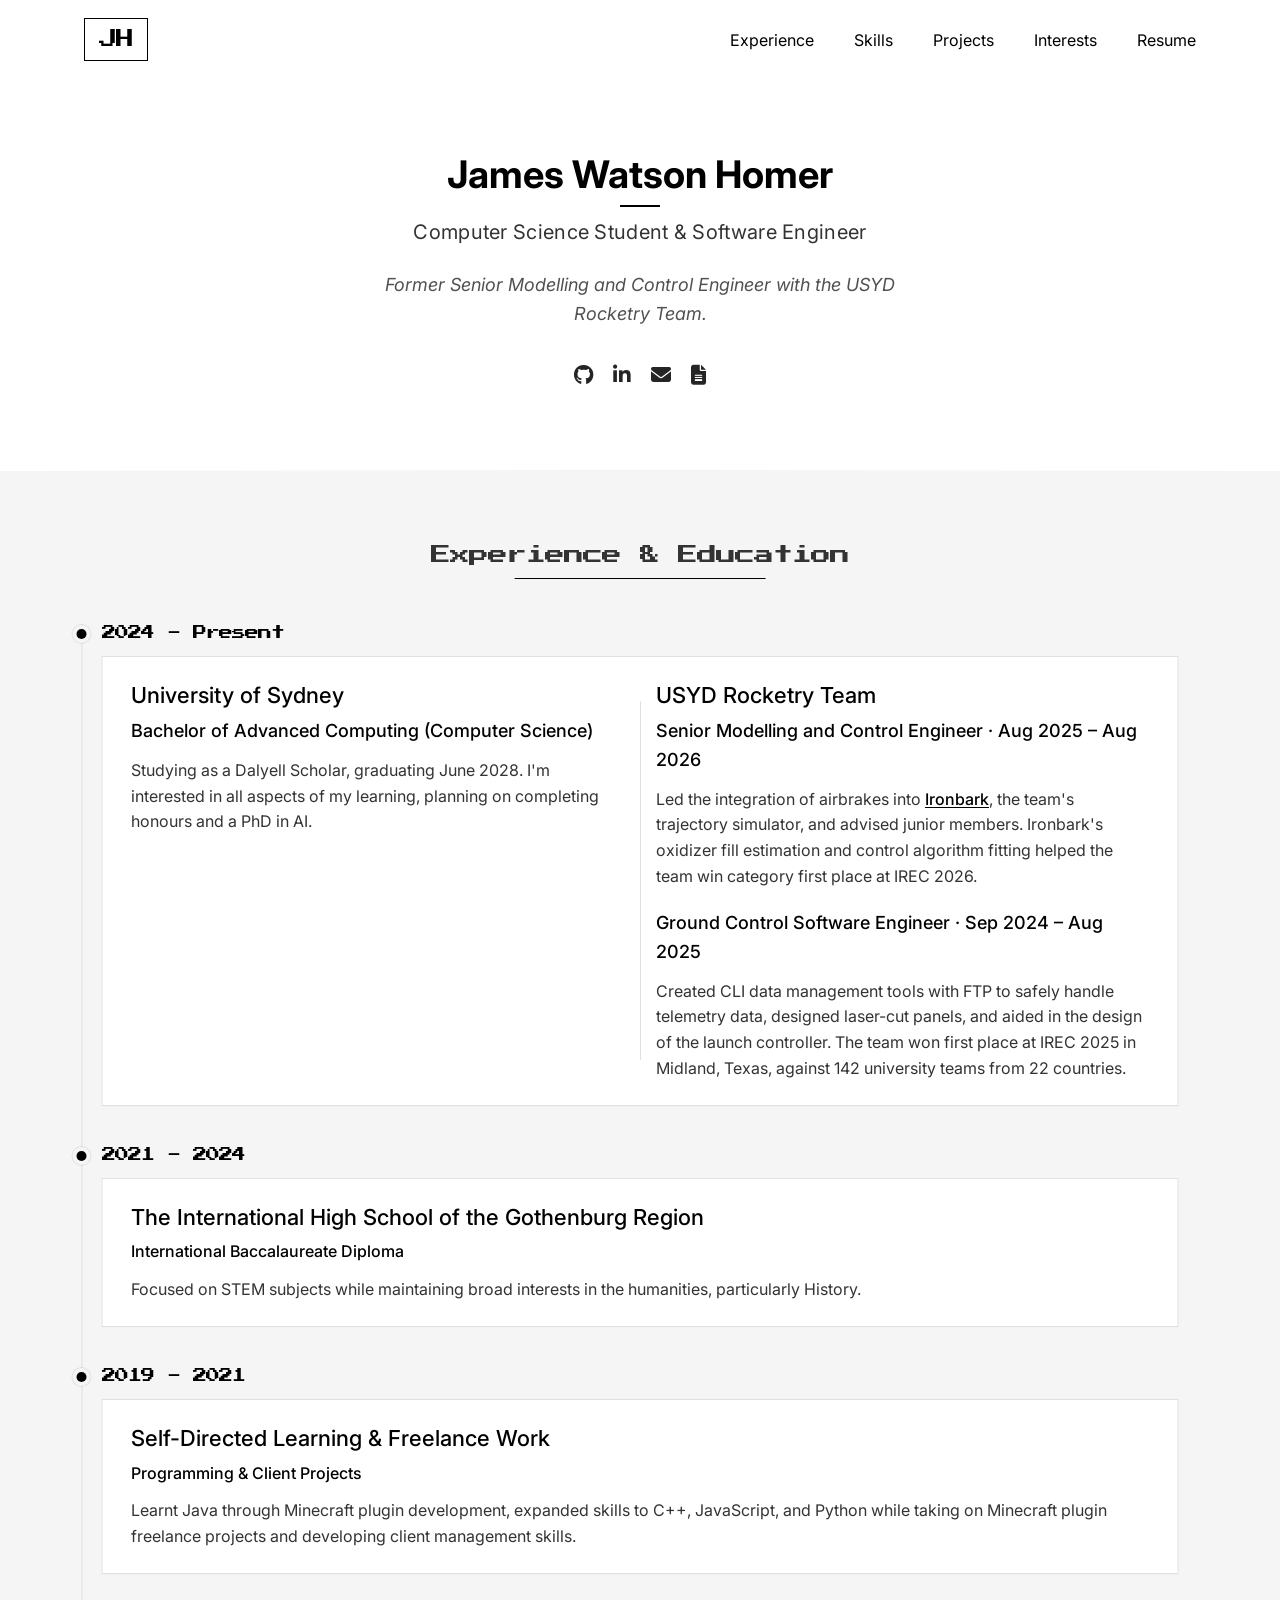
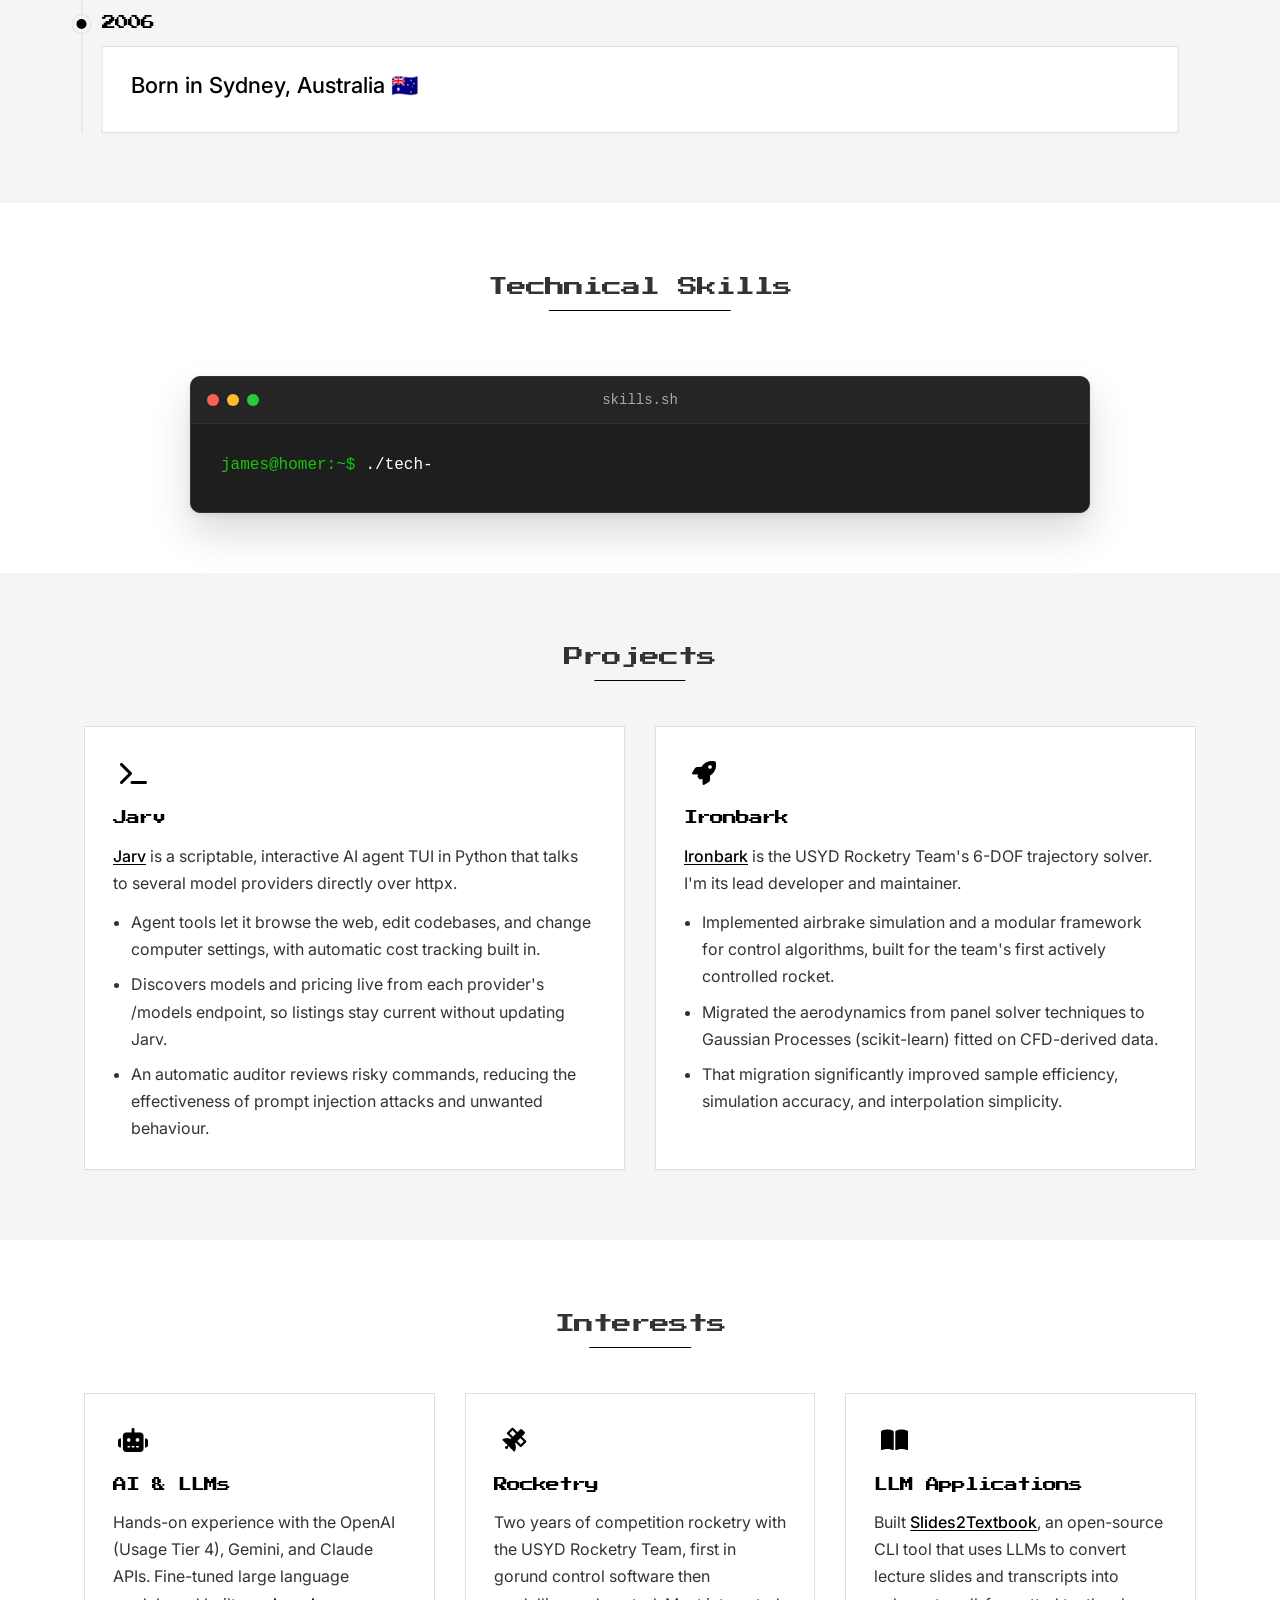
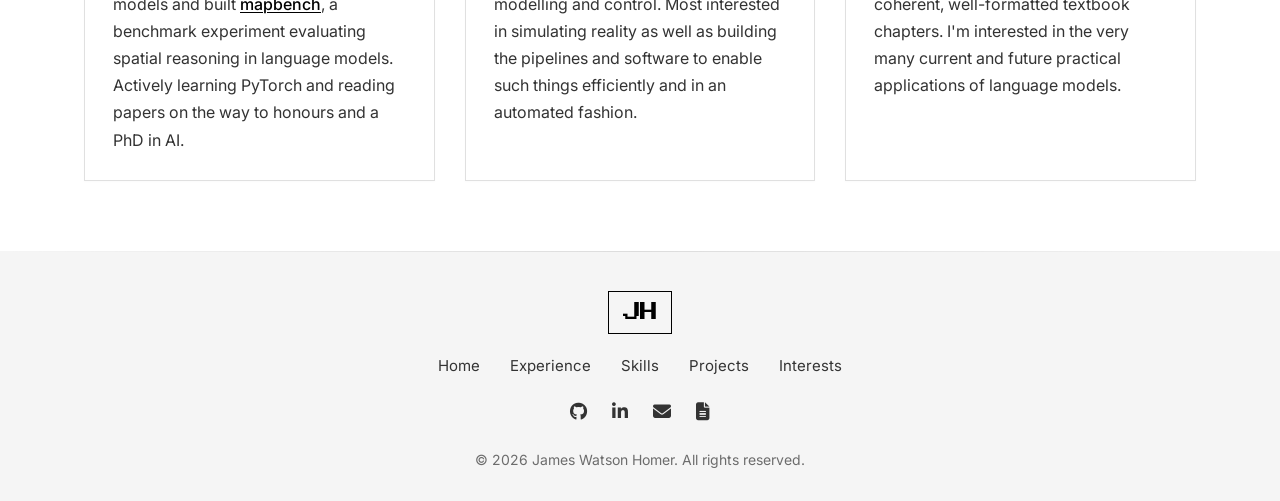
==== commit 228cd4d7: "reword" ====
--- a/index.html
+++ b/index.html
@@ -37,7 +37,7 @@
             <div class="hero-content">
                 <h1 class="name-title">James Watson Homer</h1>
                 <h2 class="role-title">Computer Science Student & Software Engineer</h2>
-                <p class="tagline">Formerly Senior Modelling and Control Engineer with the USYD Rocketry Team.</p>
+                <p class="tagline">Former Senior Modelling and Control Engineer with the USYD Rocketry Team.</p>
 
                 <div class="social-links">
                     <a href="https://github.com/JamesWHomer" target="_blank" rel="noopener noreferrer" aria-label="GitHub"><i class="fa-brands fa-github"></i></a>
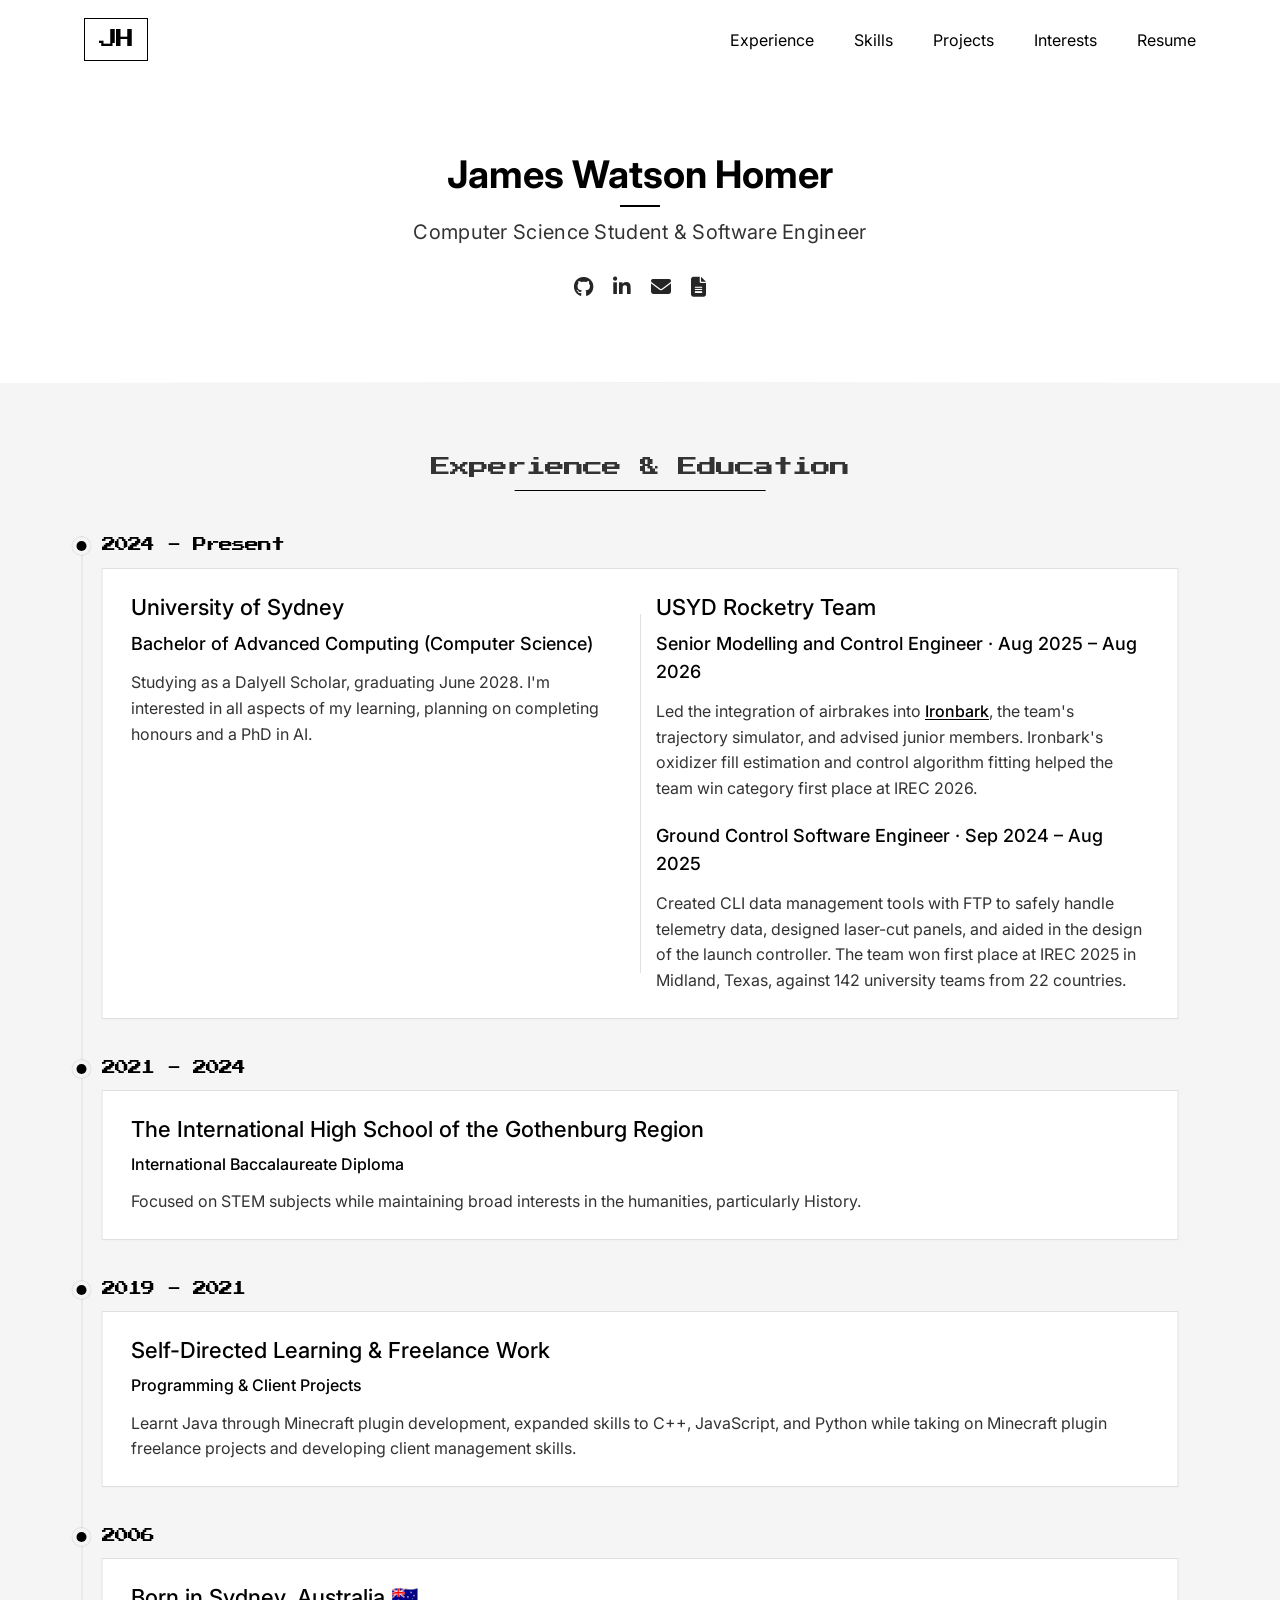
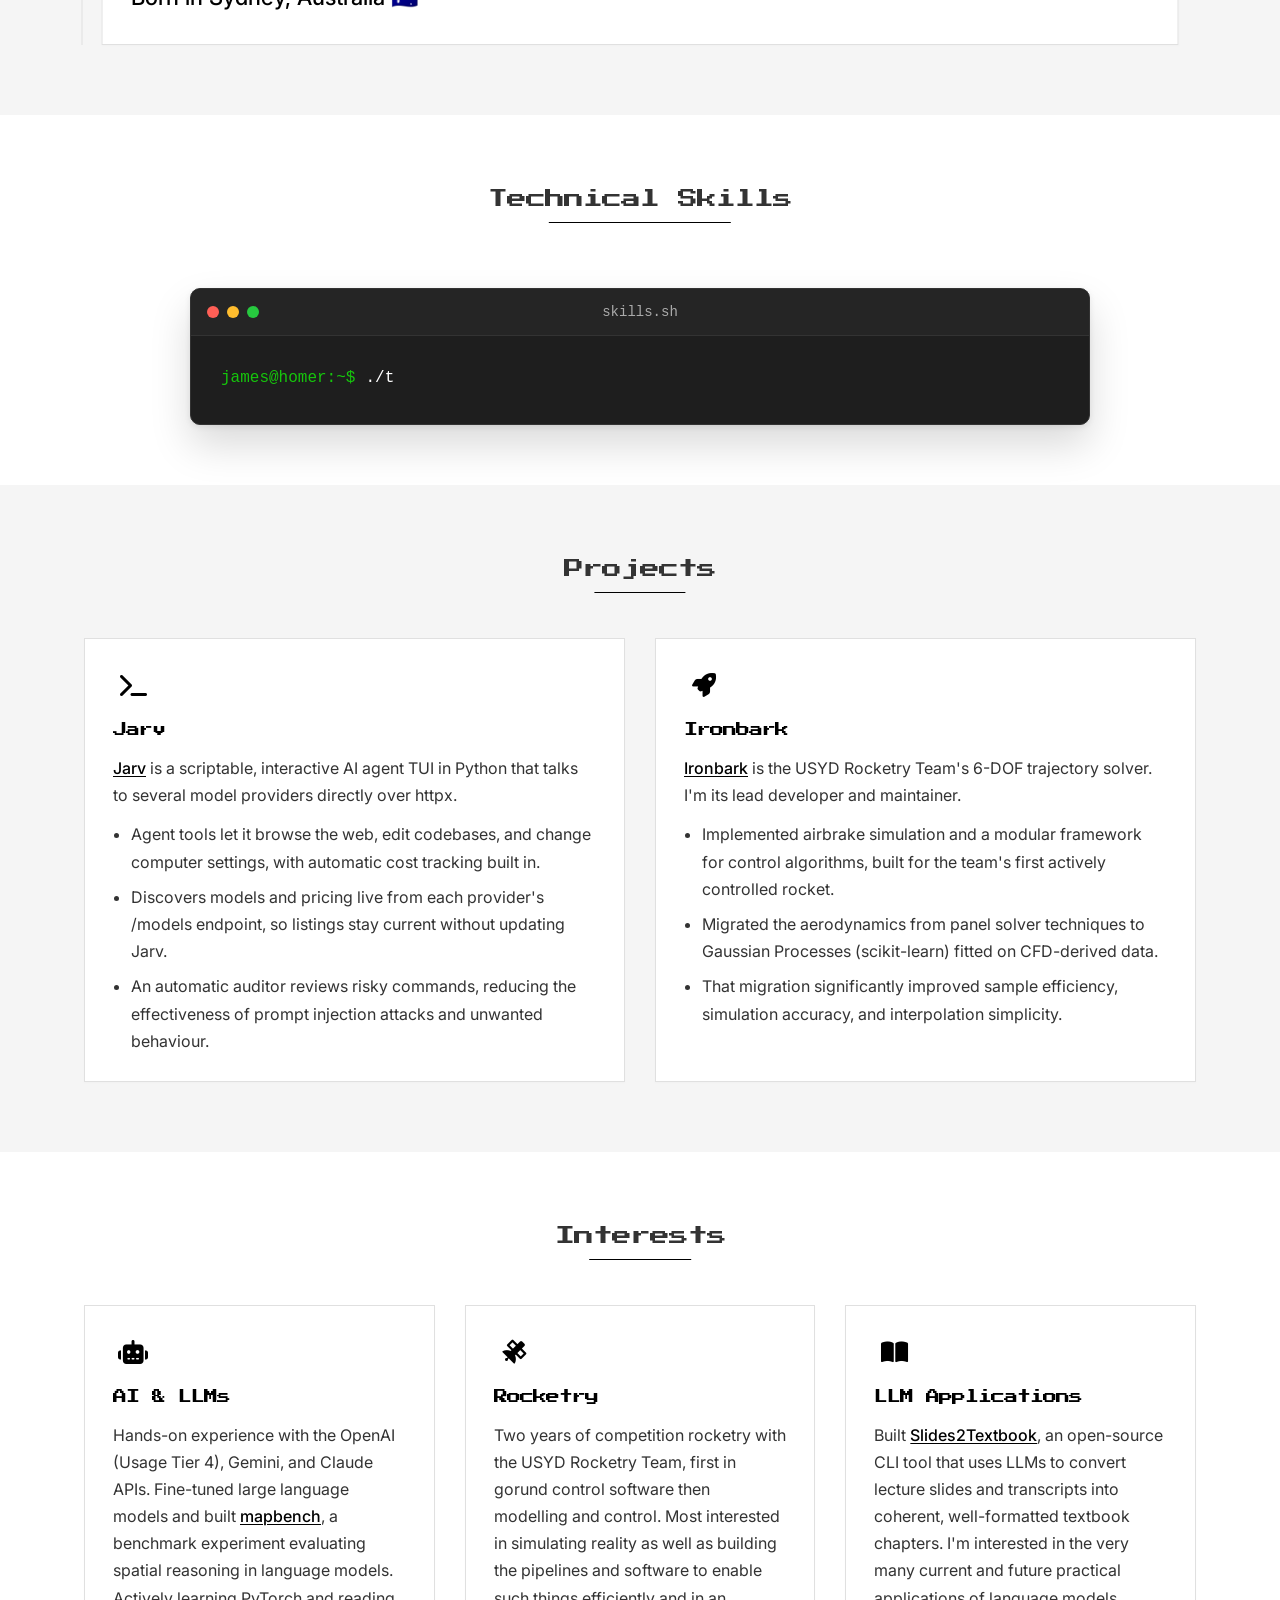
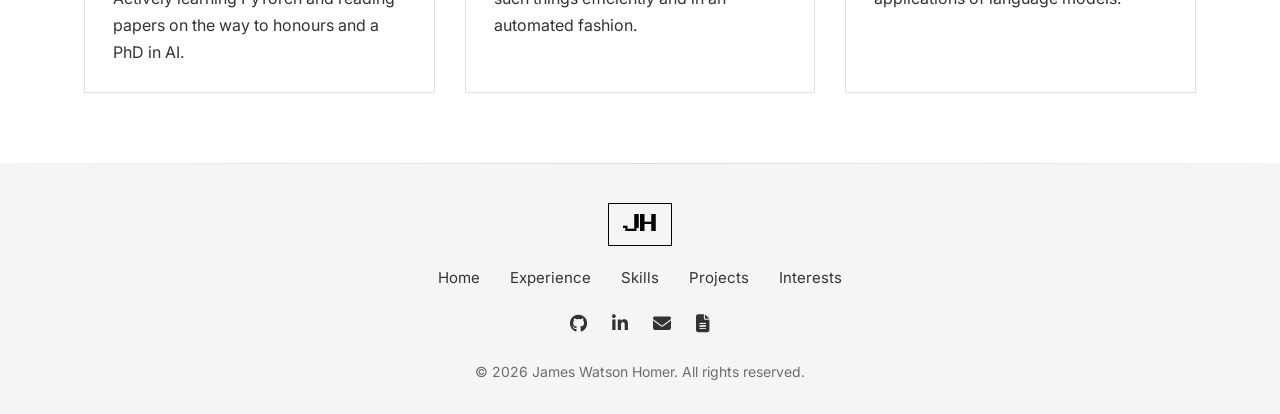
==== commit 1938400e: "slight change" ====
--- a/index.html
+++ b/index.html
@@ -37,7 +37,7 @@
             <div class="hero-content">
                 <h1 class="name-title">James Watson Homer</h1>
                 <h2 class="role-title">Computer Science Student & Software Engineer</h2>
-                <p class="tagline">Former Senior Modelling and Control Engineer with the USYD Rocketry Team.</p>
+                <!-- <p class="tagline">Former Senior Modelling and Control Engineer with the USYD Rocketry Team.</p> -->
 
                 <div class="social-links">
                     <a href="https://github.com/JamesWHomer" target="_blank" rel="noopener noreferrer" aria-label="GitHub"><i class="fa-brands fa-github"></i></a>
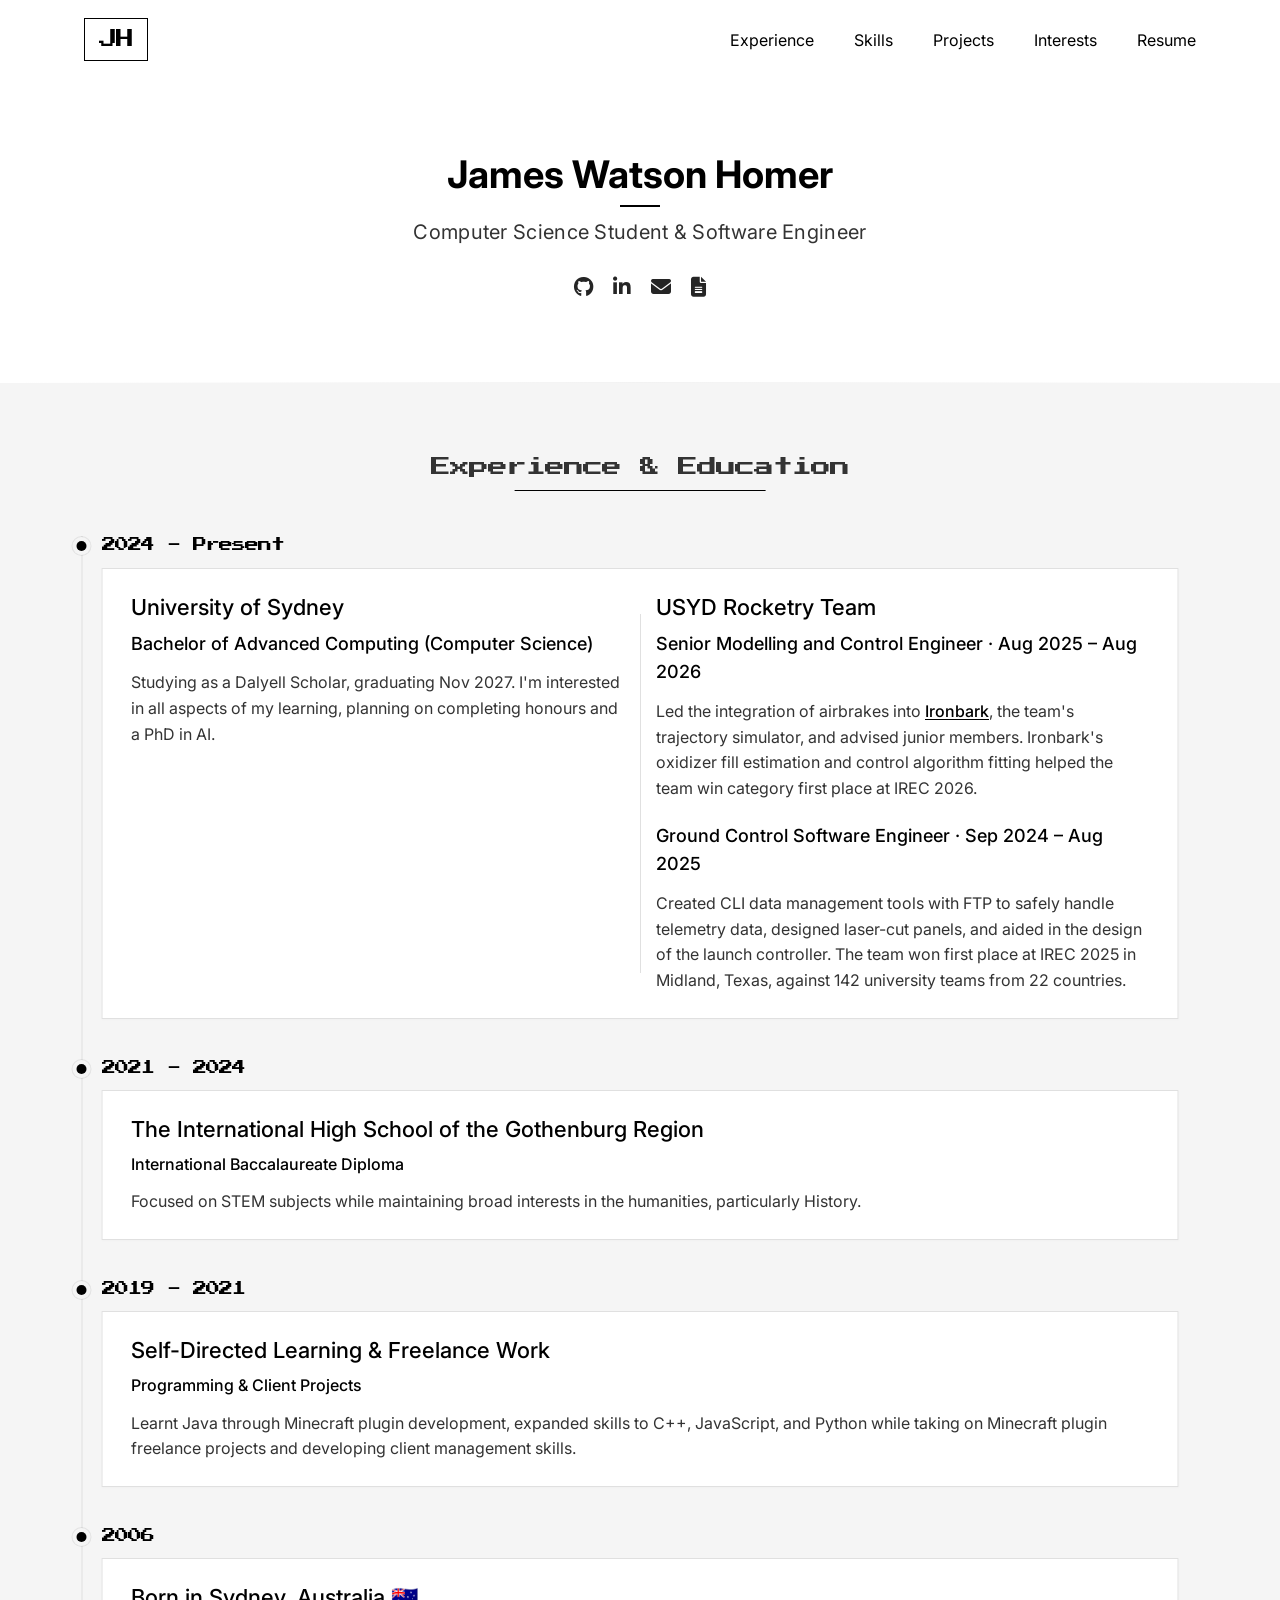
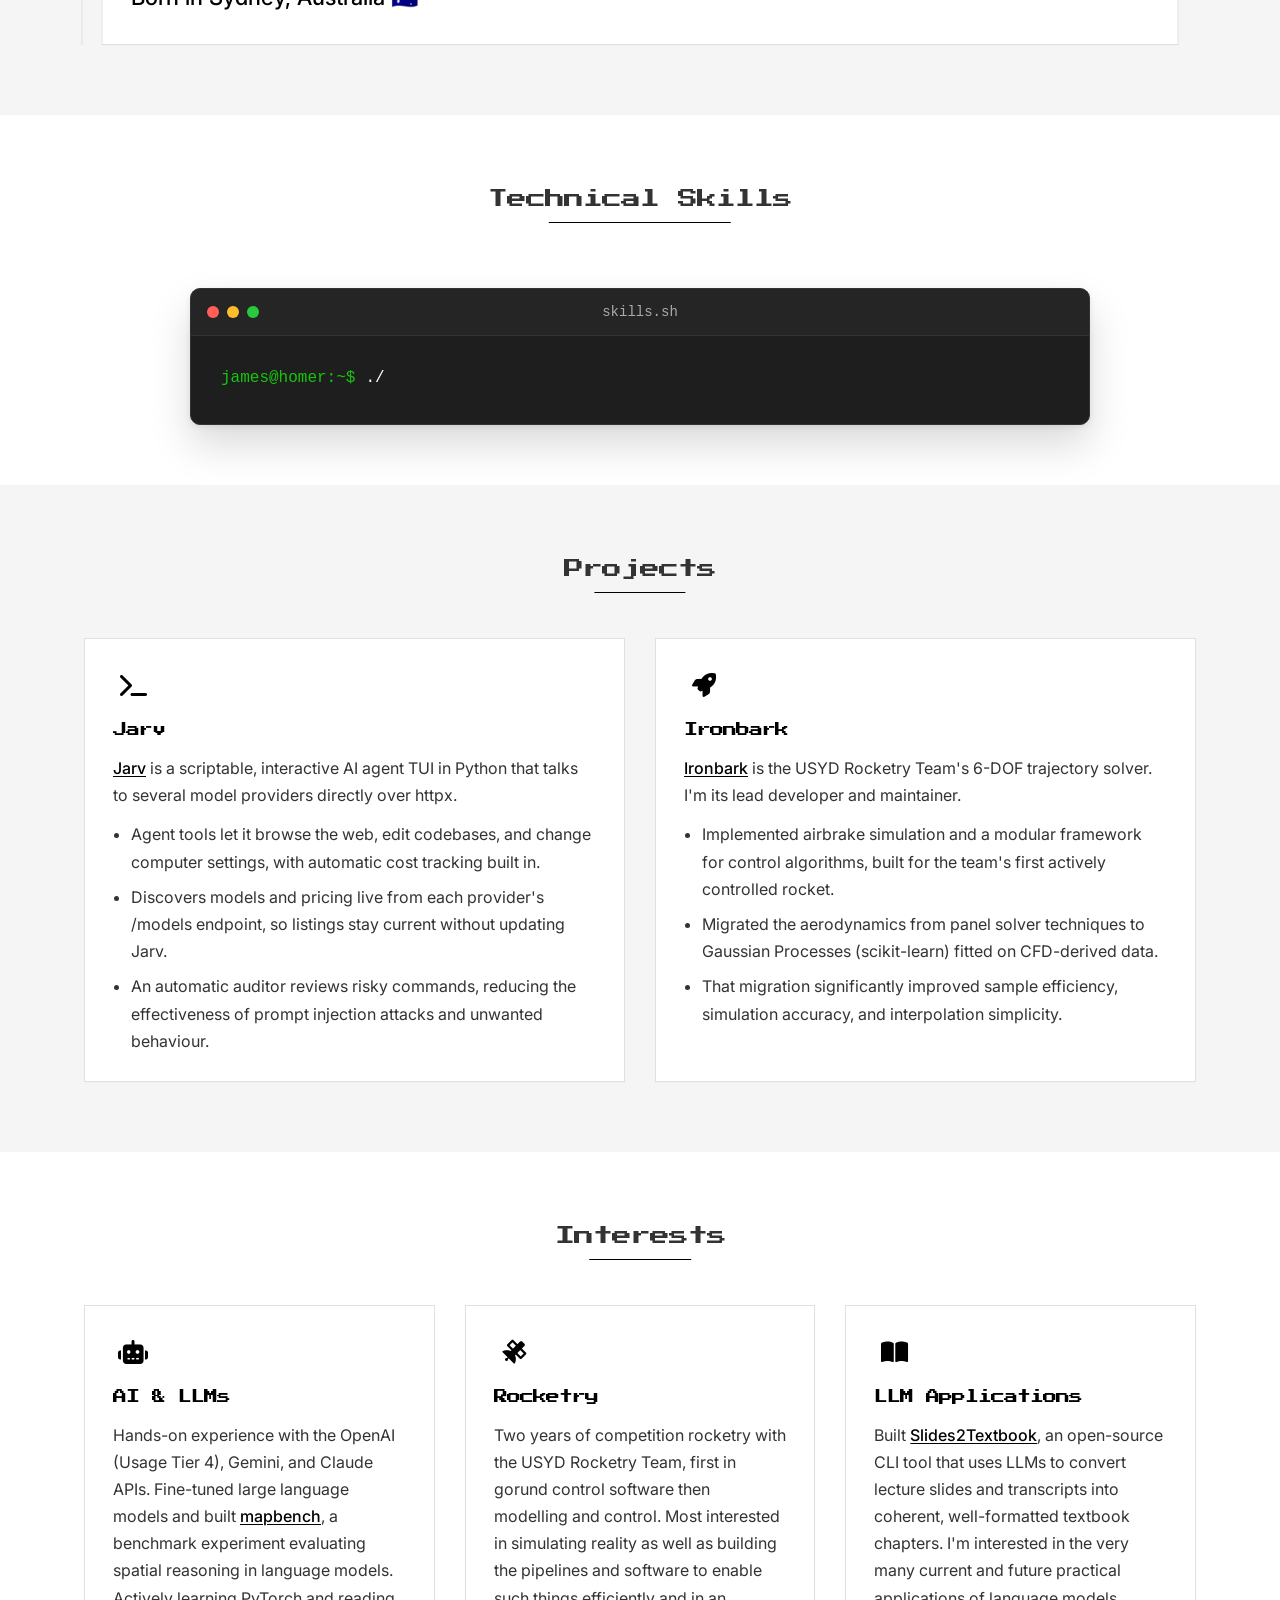
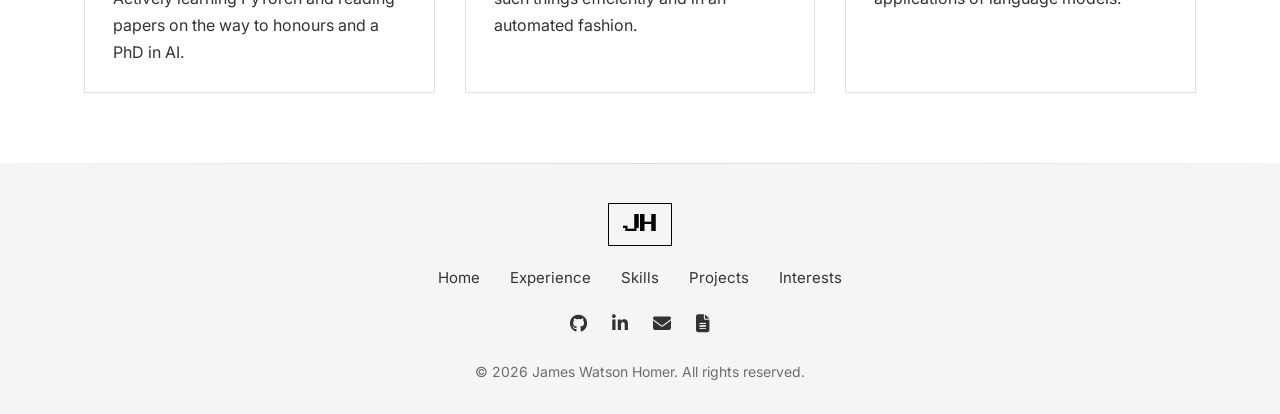
==== commit fb9d47a7: "changed" ====
--- a/index.html
+++ b/index.html
@@ -60,7 +60,7 @@
                         <div class="timeline-split-item">
                             <h3>University of Sydney</h3>
                             <p class="timeline-position">Bachelor of Advanced Computing (Computer Science)</p>
-                            <p>Studying as a Dalyell Scholar, graduating June 2028. I'm interested in all aspects of my learning, planning on completing honours and a PhD in AI.</p>
+                            <p>Studying as a Dalyell Scholar, graduating Nov 2027. I'm interested in all aspects of my learning, planning on completing honours and a PhD in AI.</p>
                         </div>
                         <div class="timeline-split-item">
                             <h3>USYD Rocketry Team</h3>
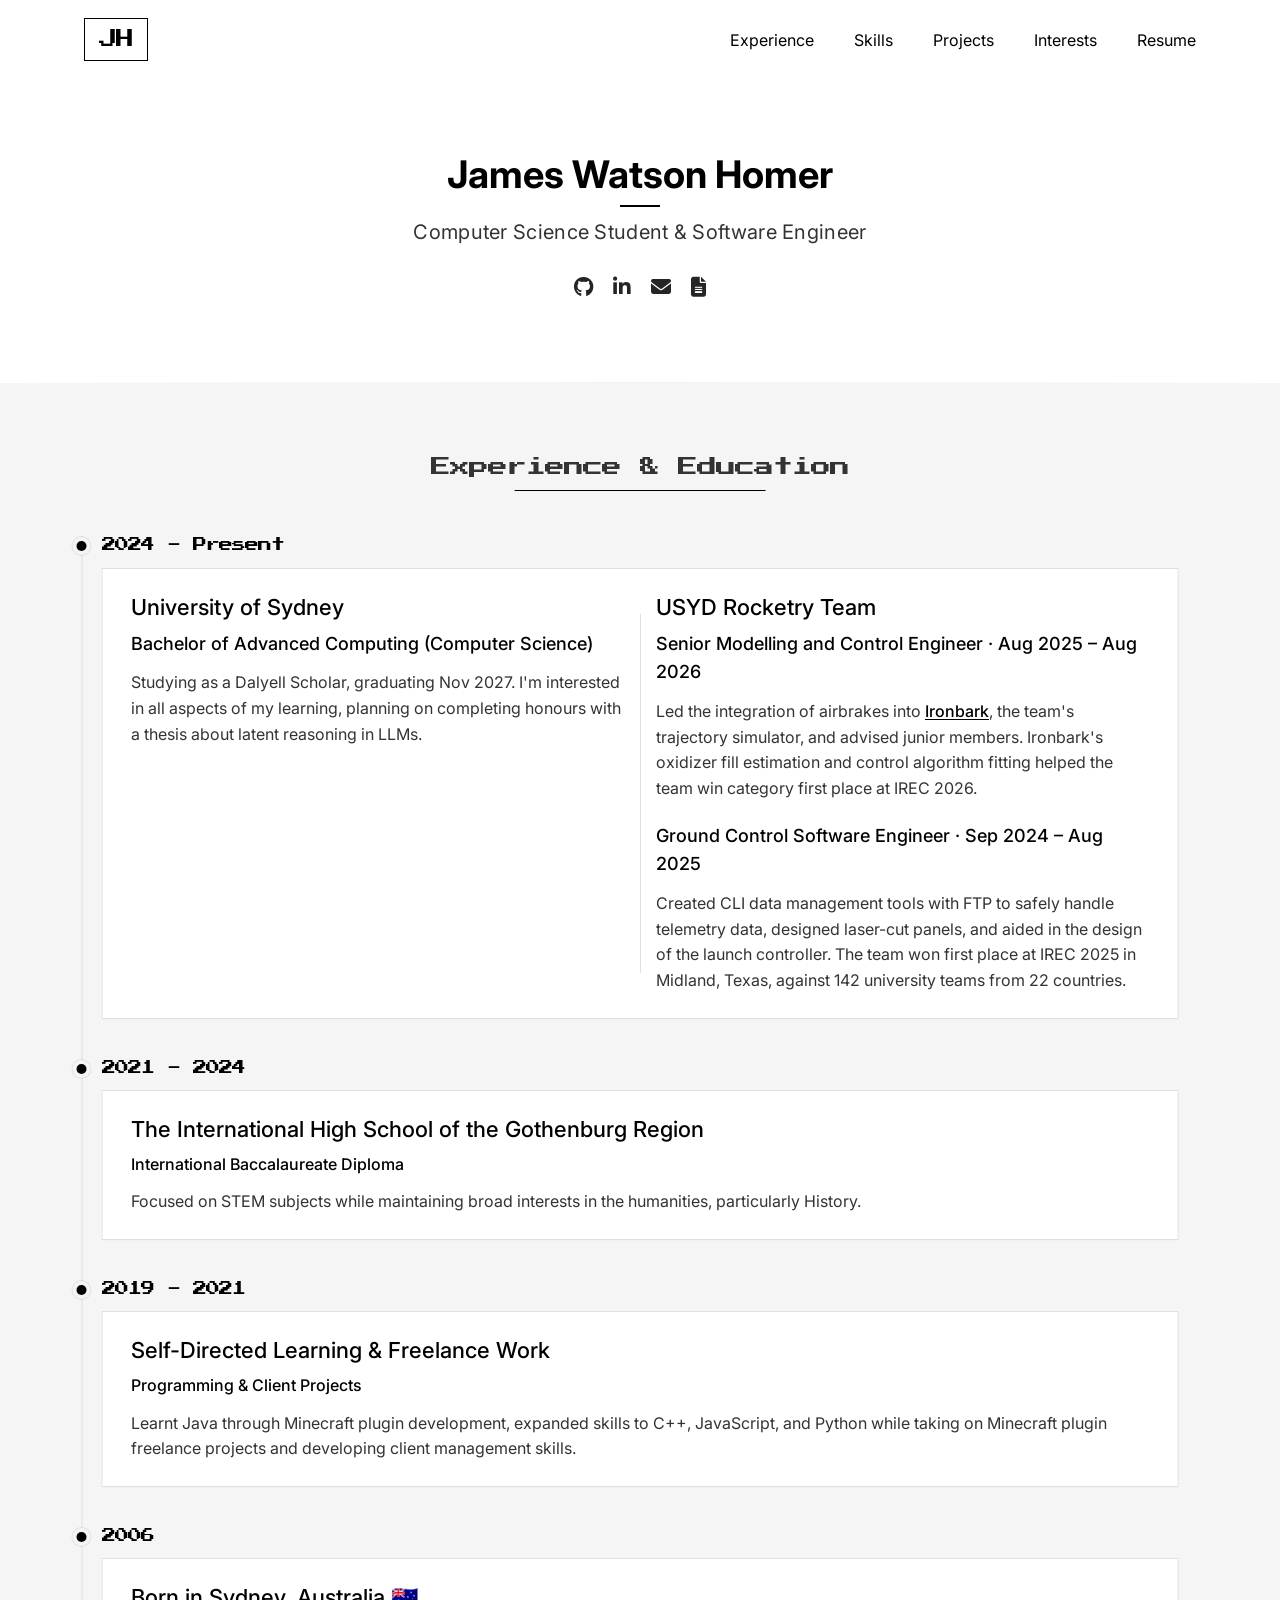
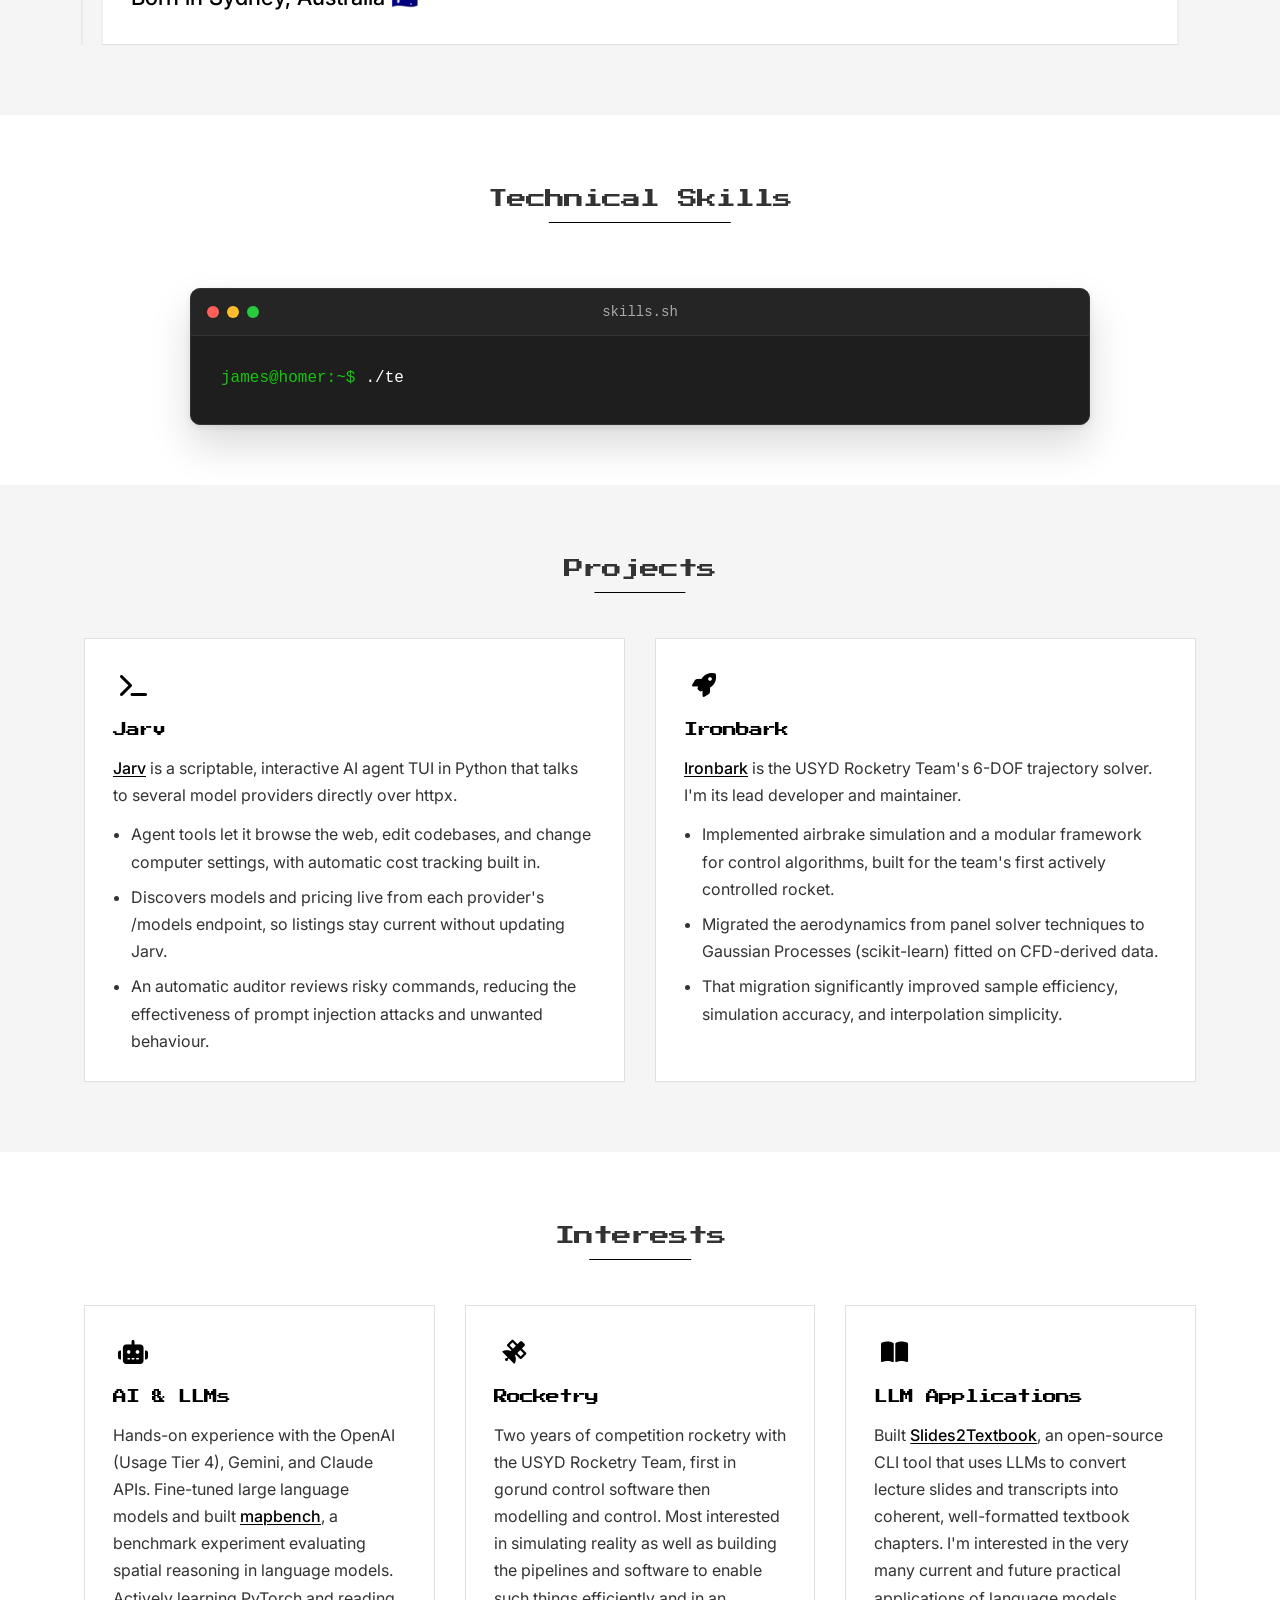
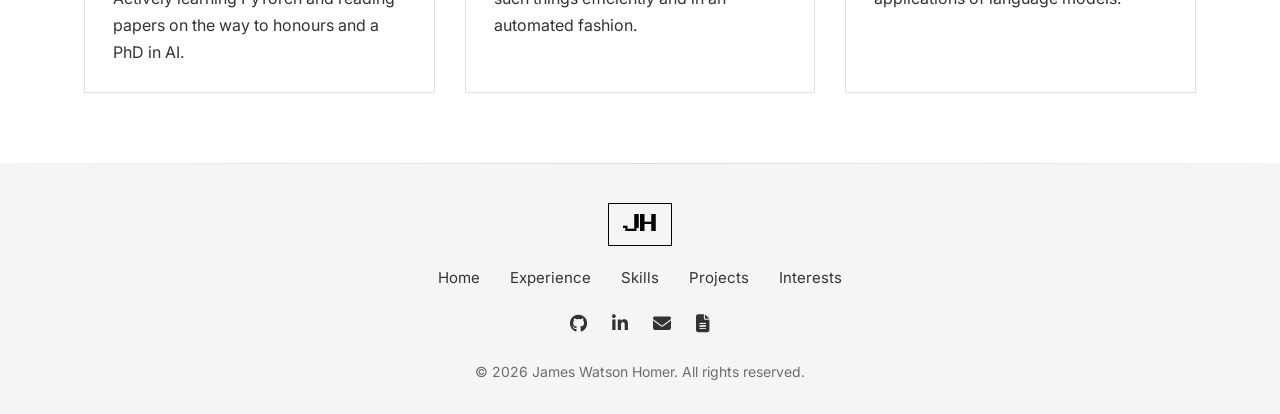
==== commit 86889be3: "update future plans" ====
--- a/index.html
+++ b/index.html
@@ -60,7 +60,7 @@
                         <div class="timeline-split-item">
                             <h3>University of Sydney</h3>
                             <p class="timeline-position">Bachelor of Advanced Computing (Computer Science)</p>
-                            <p>Studying as a Dalyell Scholar, graduating Nov 2027. I'm interested in all aspects of my learning, planning on completing honours and a PhD in AI.</p>
+                            <p>Studying as a Dalyell Scholar, graduating Nov 2027. I'm interested in all aspects of my learning, planning on completing honours with a thesis about latent reasoning in LLMs.</p>
                         </div>
                         <div class="timeline-split-item">
                             <h3>USYD Rocketry Team</h3>
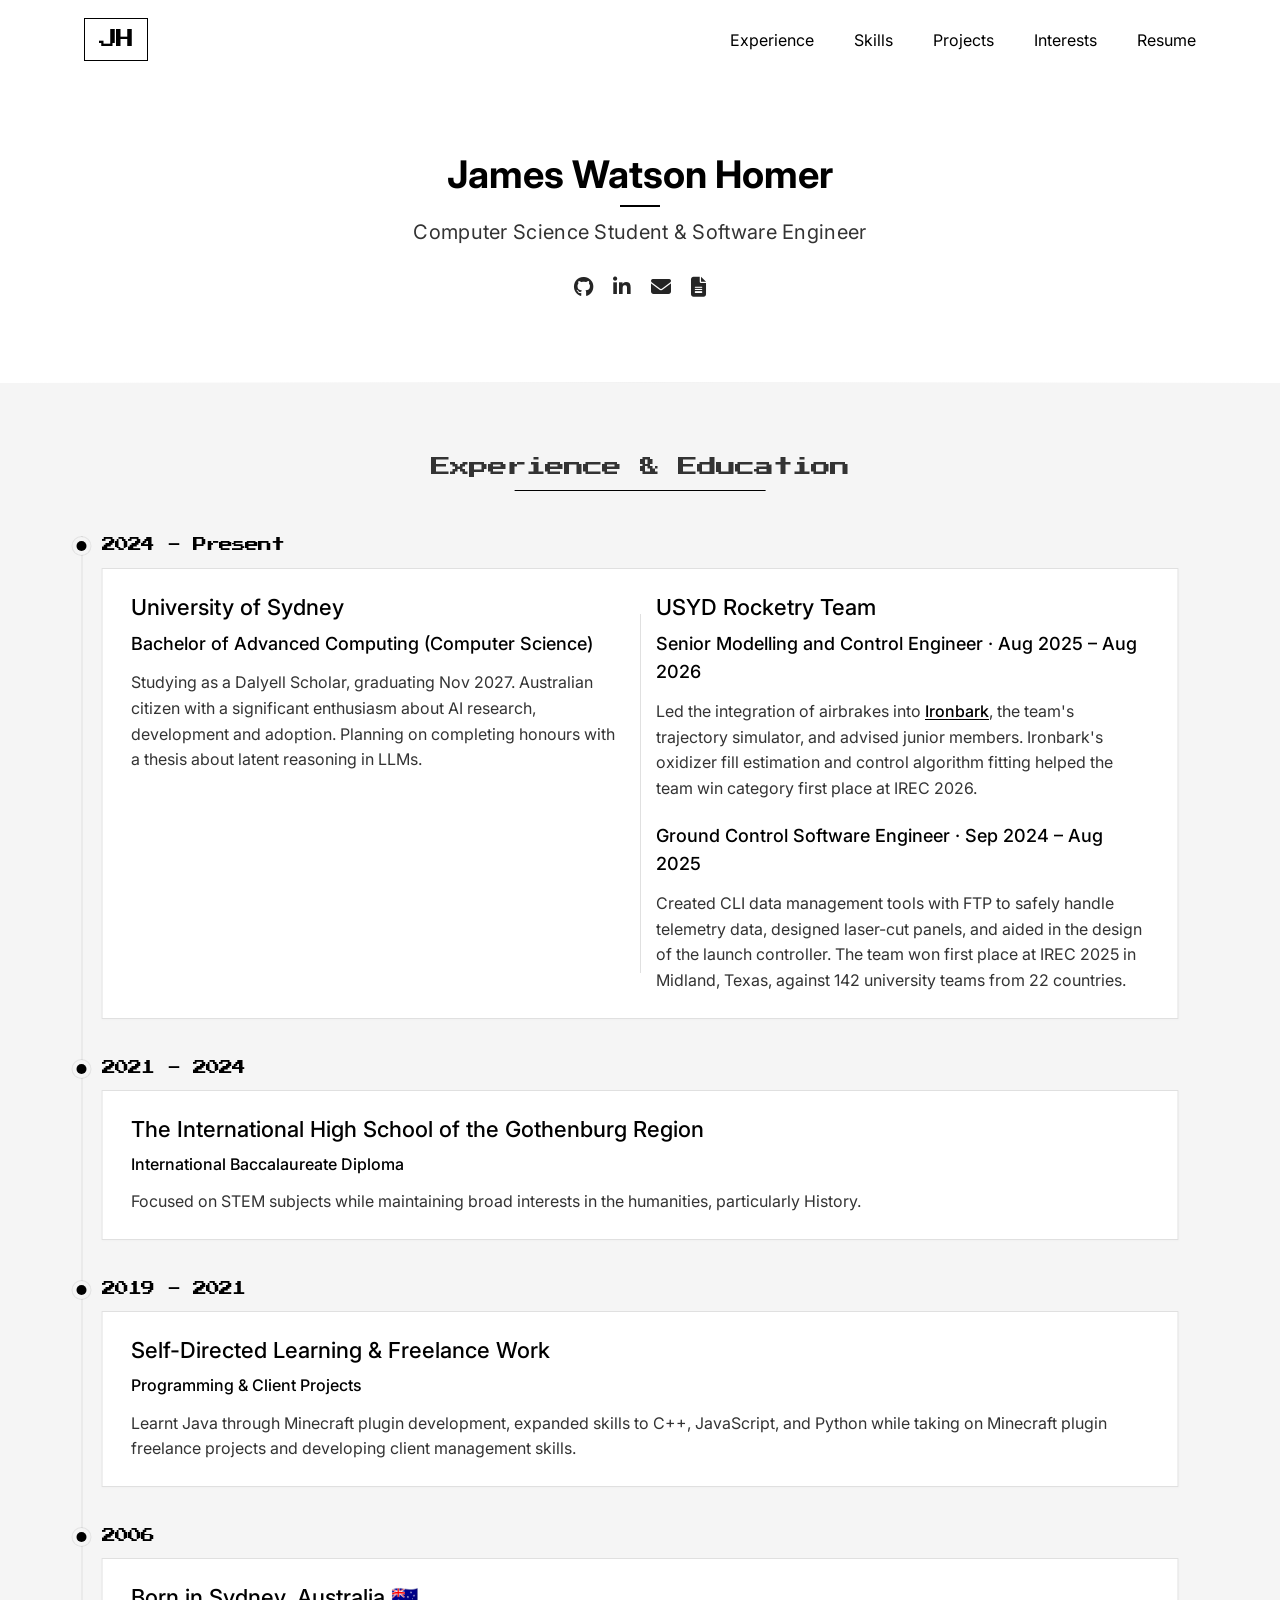
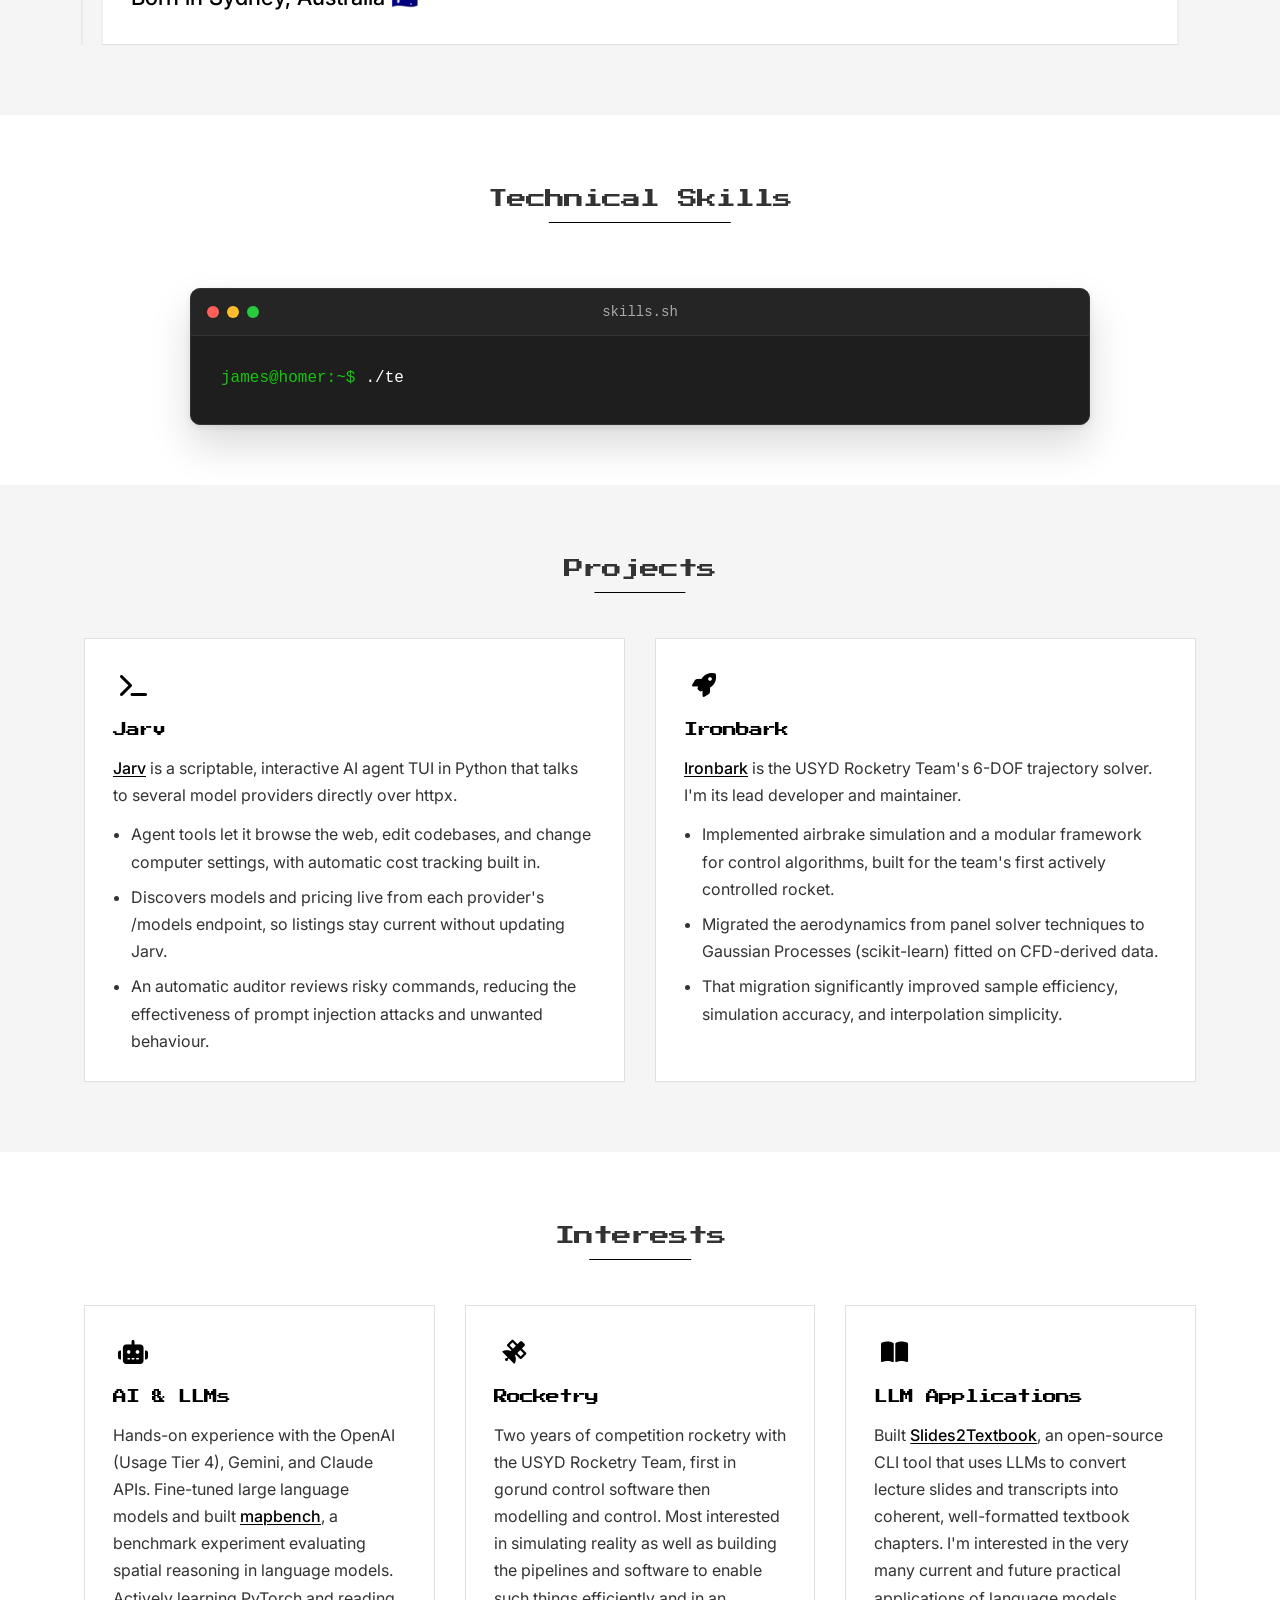
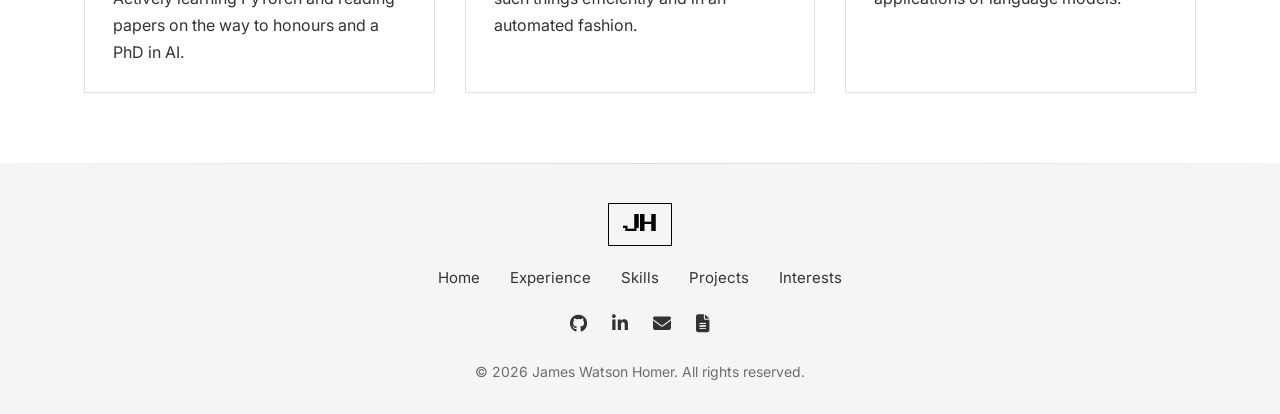
==== commit 86915704: "improve byline" ====
--- a/index.html
+++ b/index.html
@@ -60,7 +60,7 @@
                         <div class="timeline-split-item">
                             <h3>University of Sydney</h3>
                             <p class="timeline-position">Bachelor of Advanced Computing (Computer Science)</p>
-                            <p>Studying as a Dalyell Scholar, graduating Nov 2027. I'm interested in all aspects of my learning, planning on completing honours with a thesis about latent reasoning in LLMs.</p>
+                            <p>Studying as a Dalyell Scholar, graduating Nov 2027. Australian citizen with a significant enthusiasm about AI research, development and adoption. Planning on completing honours with a thesis about latent reasoning in LLMs.</p>
                         </div>
                         <div class="timeline-split-item">
                             <h3>USYD Rocketry Team</h3>
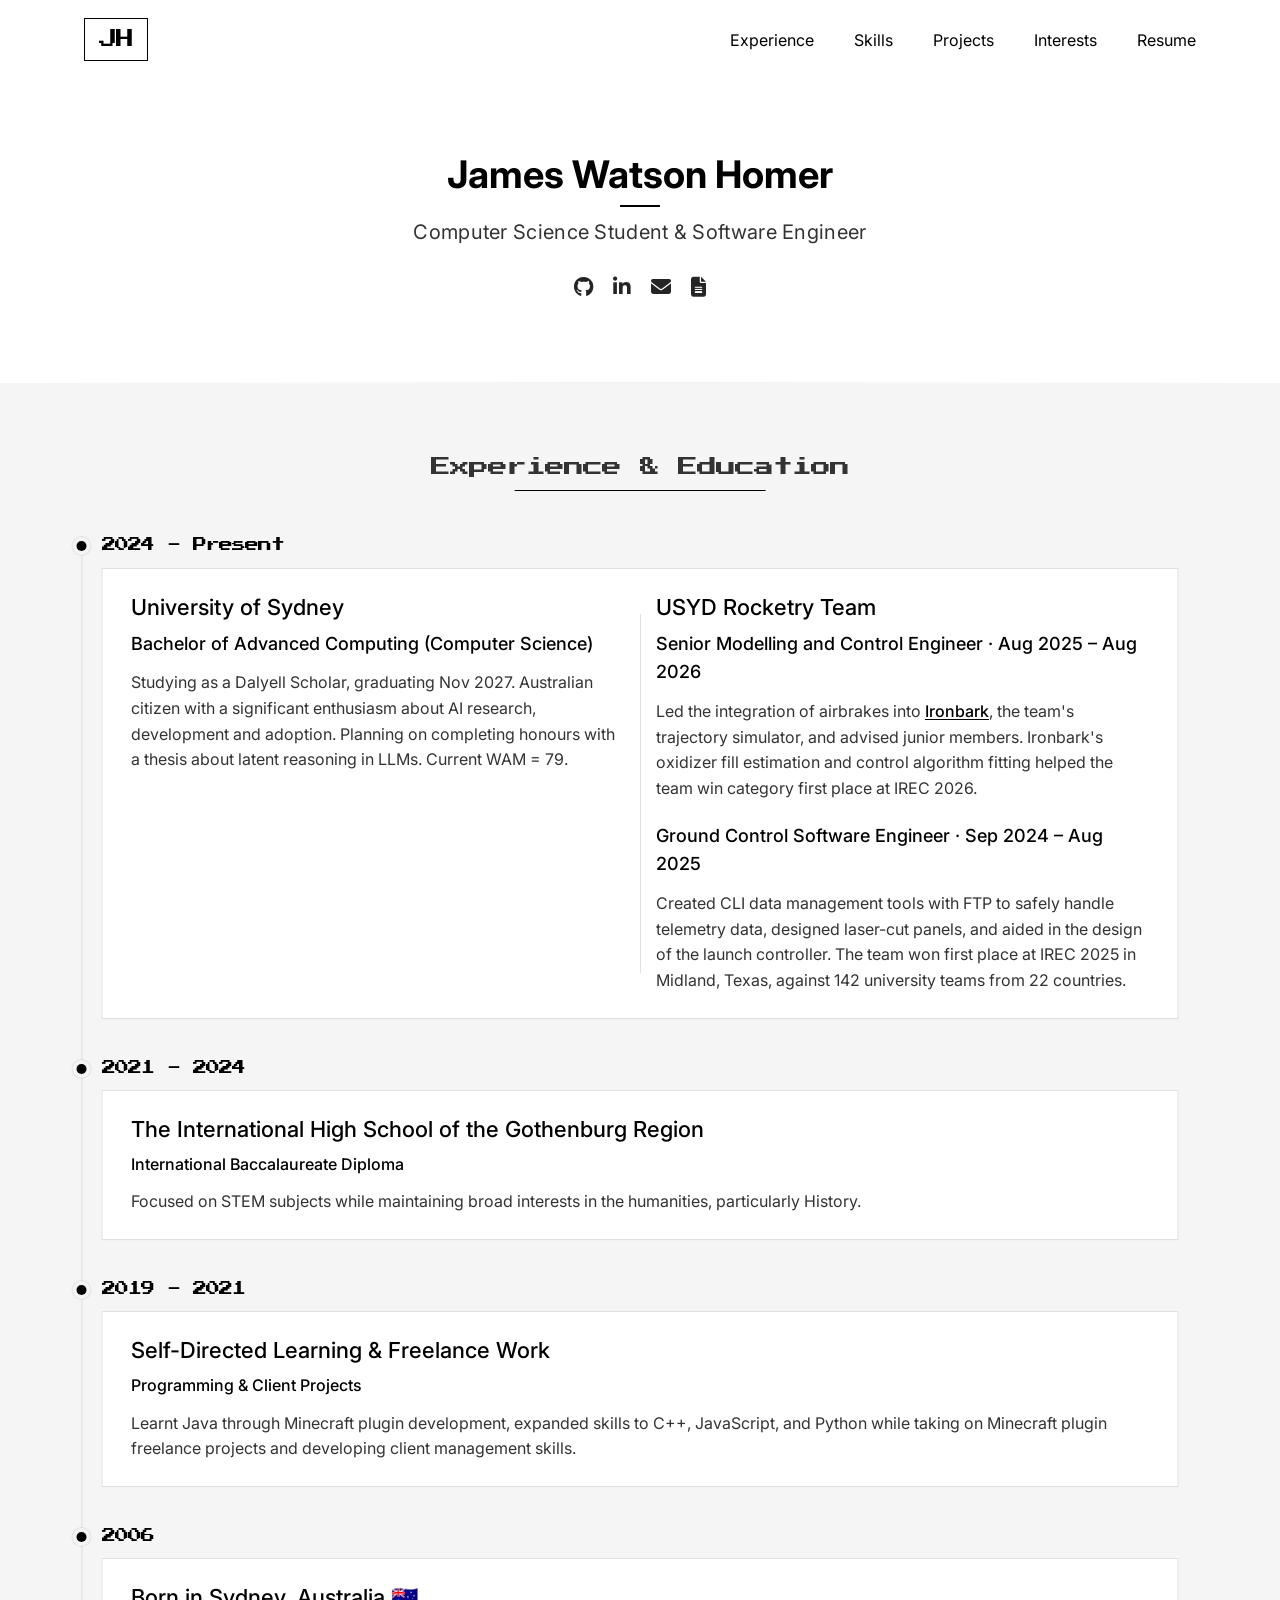
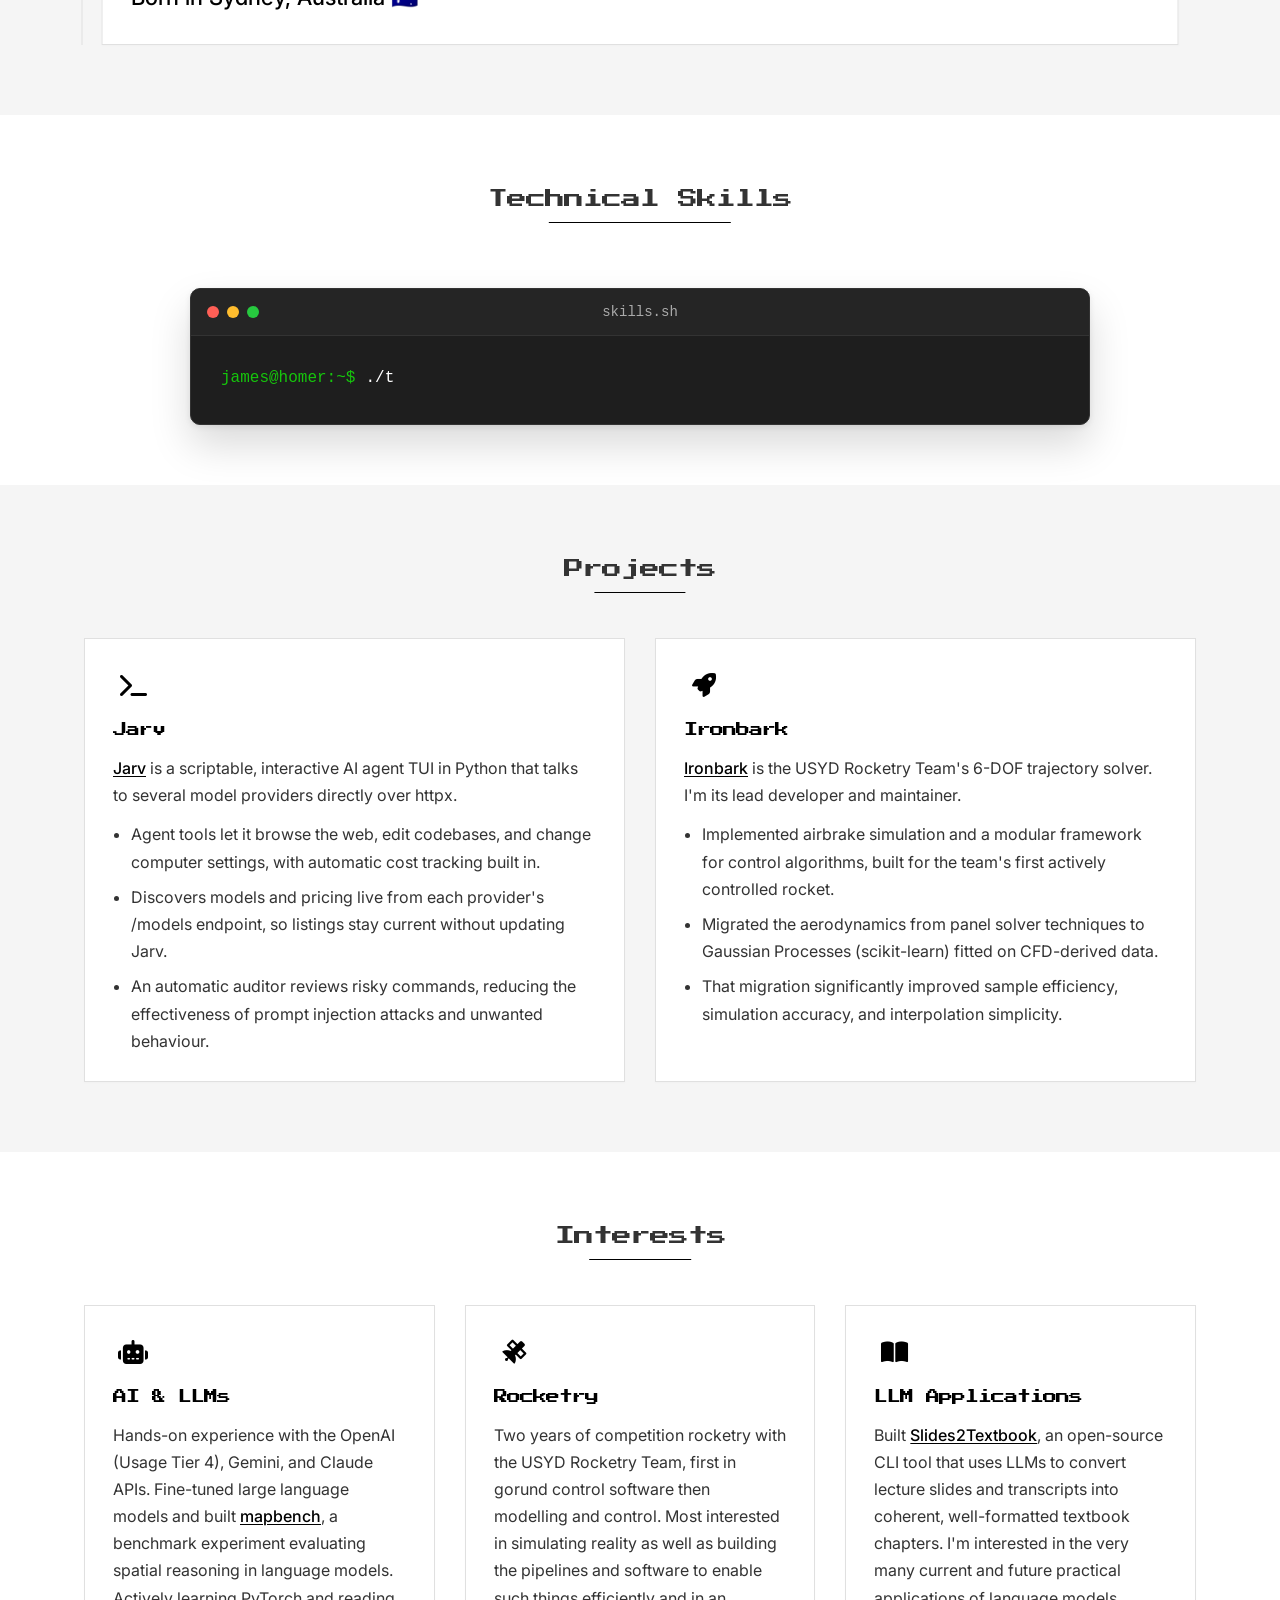
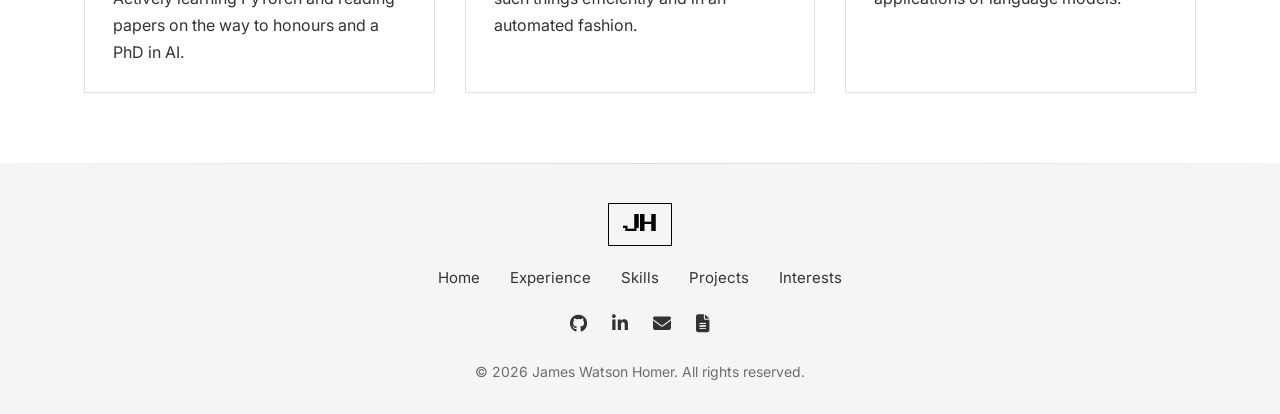
==== commit 47b3bdf3: "add wam" ====
--- a/index.html
+++ b/index.html
@@ -60,7 +60,7 @@
                         <div class="timeline-split-item">
                             <h3>University of Sydney</h3>
                             <p class="timeline-position">Bachelor of Advanced Computing (Computer Science)</p>
-                            <p>Studying as a Dalyell Scholar, graduating Nov 2027. Australian citizen with a significant enthusiasm about AI research, development and adoption. Planning on completing honours with a thesis about latent reasoning in LLMs.</p>
+                            <p>Studying as a Dalyell Scholar, graduating Nov 2027. Australian citizen with a significant enthusiasm about AI research, development and adoption. Planning on completing honours with a thesis about latent reasoning in LLMs. Current WAM = 79.</p>
                         </div>
                         <div class="timeline-split-item">
                             <h3>USYD Rocketry Team</h3>
